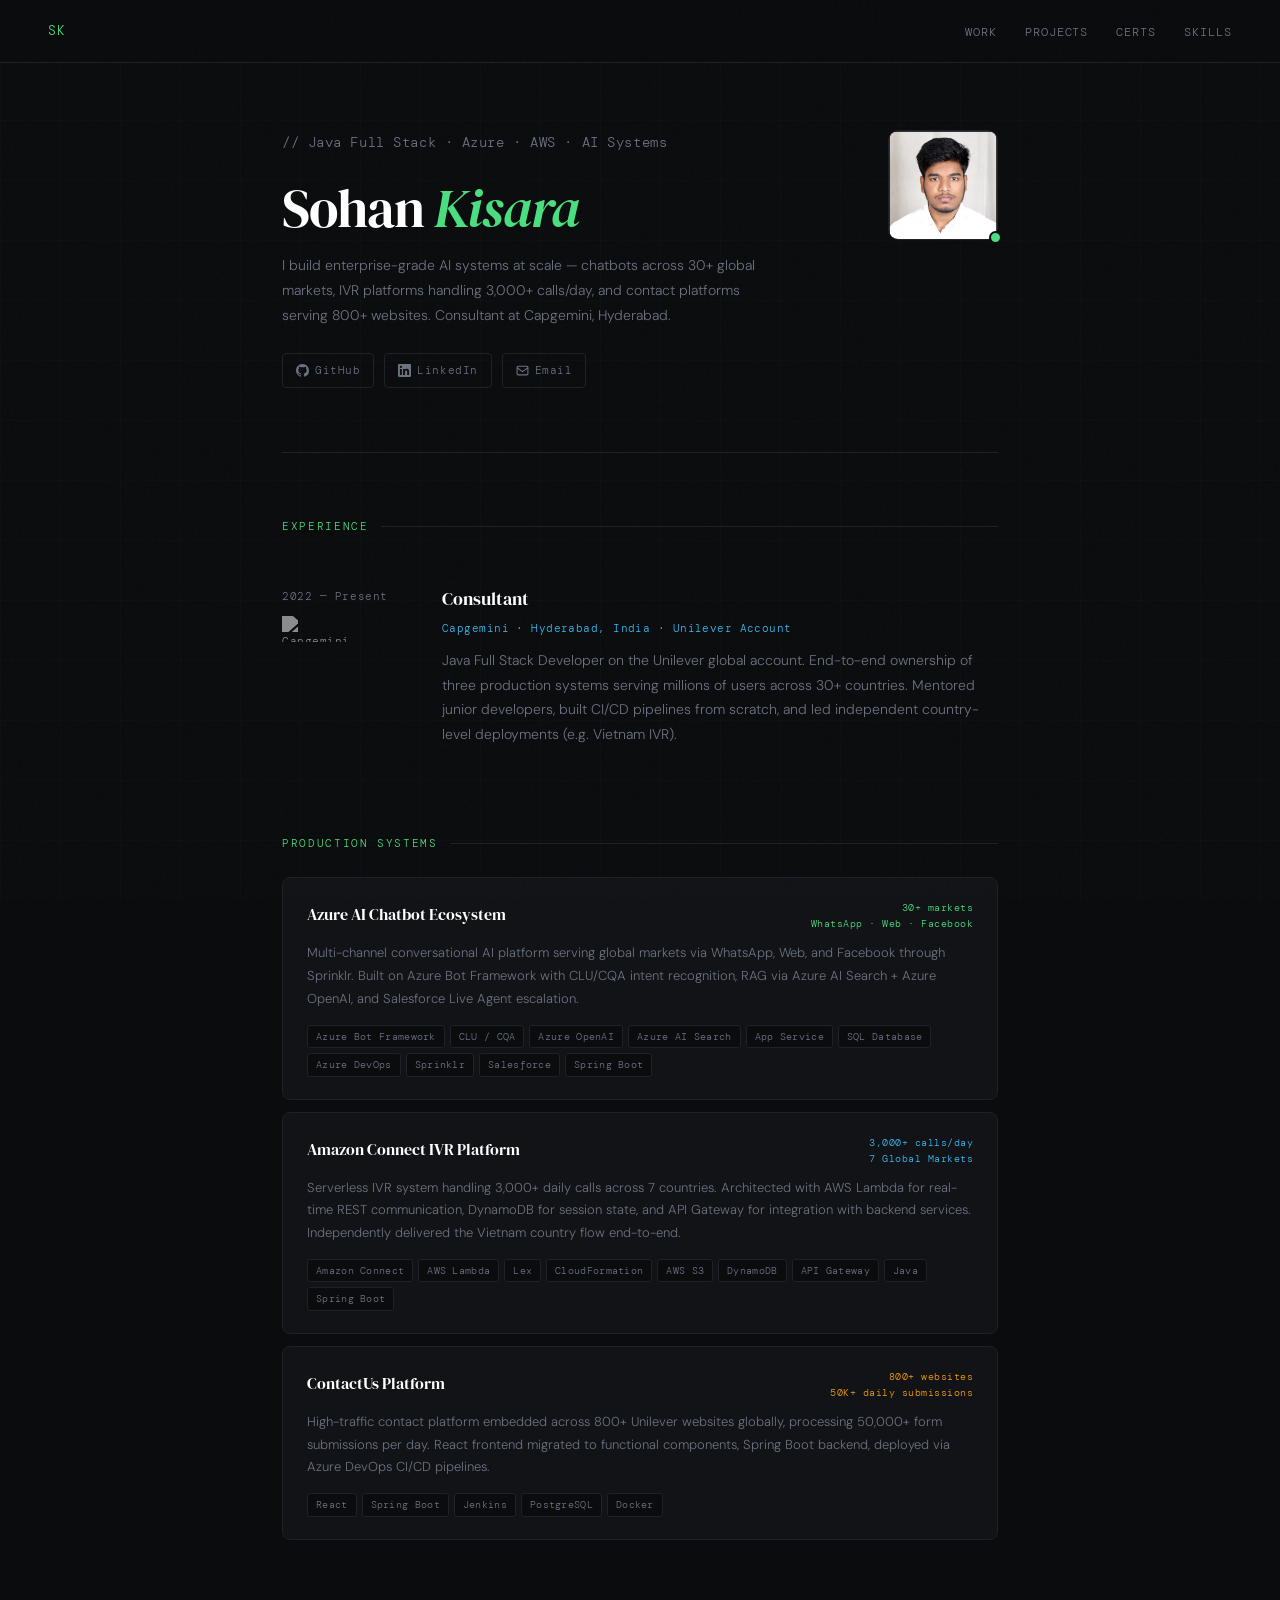
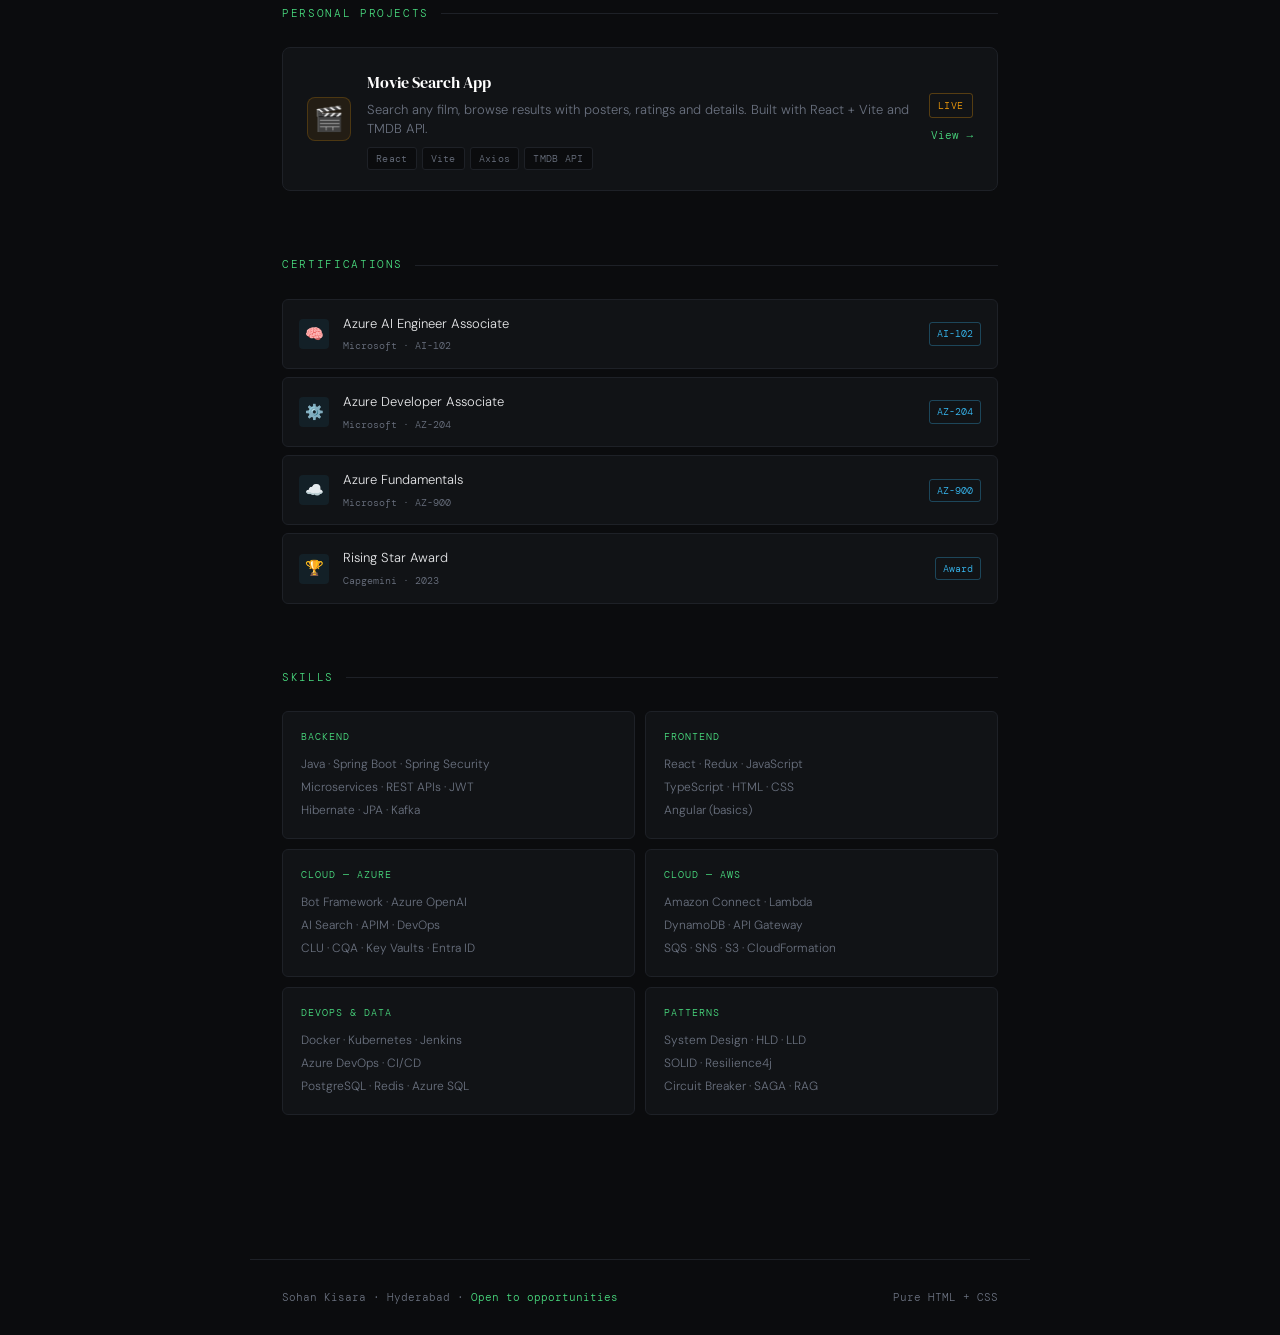
==== index.html @ 3ea91a75 "minor" ====
<!DOCTYPE html>
<html lang="en">
<head>
  <meta charset="UTF-8" />
  <meta name="viewport" content="width=device-width, initial-scale=1.0" />
  <title>Sohan Kisara — Java Full Stack Developer</title>
  <link rel="preconnect" href="https://fonts.googleapis.com" />
  <link href="https://fonts.googleapis.com/css2?family=DM+Serif+Display:ital@0;1&family=DM+Mono:wght@300;400;500&family=DM+Sans:wght@300;400;500&display=swap" rel="stylesheet" />
  <style>
    :root {
      --bg: #0b0c0e;
      --surface: #111316;
      --border: #1e2127;
      --text: #e8e9eb;
      --muted: #6b7280;
      --accent: #4ade80;
      --accent2: #38bdf8;
      --accent3: #f59e0b;
      --serif: 'DM Serif Display', Georgia, serif;
      --mono: 'DM Mono', monospace;
      --sans: 'DM Sans', sans-serif;
    }

    *, *::before, *::after { box-sizing: border-box; margin: 0; padding: 0; }
    html { scroll-behavior: smooth; }

    body {
      background: var(--bg);
      color: var(--text);
      font-family: var(--sans);
      font-size: 15px;
      line-height: 1.75;
      font-weight: 300;
      overflow-x: hidden;
    }

    body::before {
      content: '';
      position: fixed;
      inset: 0;
      background-image: url("data:image/svg+xml,%3Csvg viewBox='0 0 256 256' xmlns='http://www.w3.org/2000/svg'%3E%3Cfilter id='noise'%3E%3CfeTurbulence type='fractalNoise' baseFrequency='0.9' numOctaves='4' stitchTiles='stitch'/%3E%3C/filter%3E%3Crect width='100%25' height='100%25' filter='url(%23noise)' opacity='0.04'/%3E%3C/svg%3E");
      pointer-events: none;
      z-index: 9999;
      opacity: 0.4;
    }

    body::after {
      content: '';
      position: fixed;
      inset: 0;
      background-image:
        linear-gradient(rgba(255,255,255,0.015) 1px, transparent 1px),
        linear-gradient(90deg, rgba(255,255,255,0.015) 1px, transparent 1px);
      background-size: 60px 60px;
      pointer-events: none;
      z-index: 0;
    }

    /* NAV */
    nav {
      position: fixed;
      top: 0; left: 0; right: 0;
      z-index: 100;
      display: flex;
      justify-content: space-between;
      align-items: center;
      padding: 18px 48px;
      background: rgba(11,12,14,0.9);
      backdrop-filter: blur(12px);
      border-bottom: 1px solid var(--border);
    }

    .nav-logo { font-family: var(--mono); font-size: 13px; color: var(--accent); letter-spacing: 0.05em; text-decoration: none; }
    .nav-links { display: flex; gap: 28px; list-style: none; }
    .nav-links a { font-family: var(--mono); font-size: 12px; color: var(--muted); text-decoration: none; letter-spacing: 0.08em; text-transform: uppercase; transition: color 0.2s; }
    .nav-links a:hover { color: var(--text); }

    /* MAIN */
    main { max-width: 780px; margin: 0 auto; padding: 130px 32px 80px; position: relative; z-index: 1; }

    /* HERO */
    .hero {
      display: grid;
      grid-template-columns: 1fr auto;
      gap: 40px;
      align-items: start;
      padding-bottom: 64px;
      border-bottom: 1px solid var(--border);
      margin-bottom: 64px;
      animation: fadeUp 0.8s ease both;
    }

    @keyframes fadeUp {
      from { opacity: 0; transform: translateY(24px); }
      to   { opacity: 1; transform: translateY(0); }
    }

    .hero-text h1 { font-family: var(--serif); font-size: clamp(2.2rem, 5vw, 3.4rem); font-weight: 400; line-height: 1.1; letter-spacing: -0.02em; margin-bottom: 14px; color: #fff; }
    .hero-text h1 em { font-style: italic; color: var(--accent); }
    .hero-tagline { font-family: var(--mono); font-size: 12px; color: var(--accent2); letter-spacing: 0.04em; margin-bottom: 18px; }
    .hero-text p { color: var(--muted); max-width: 480px; font-size: 14px; line-height: 1.8; margin-bottom: 24px; }

    .hero-links { display: flex; gap: 10px; flex-wrap: wrap; }
    .hero-links a { display: inline-flex; align-items: center; gap: 6px; font-family: var(--mono); font-size: 11px; color: var(--muted); text-decoration: none; border: 1px solid var(--border); padding: 7px 13px; border-radius: 4px; transition: all 0.2s; letter-spacing: 0.05em; }
    .hero-links a:hover { border-color: var(--accent); color: var(--accent); background: rgba(74,222,128,0.05); }

    /* AVATAR */
    .avatar-wrap { position: relative; width: 110px; flex-shrink: 0; }
    .avatar { width: 110px; height: 110px; border-radius: 10px; border: 1px solid var(--border); overflow: hidden; background: var(--surface); }
    .avatar img { width: 100%; height: 100%; object-fit: cover; object-position: center top; display: block; }
    .status-dot { position: absolute; bottom: -4px; right: -4px; width: 13px; height: 13px; background: var(--accent); border-radius: 50%; border: 2px solid var(--bg); animation: pulse 2s infinite; }

    @keyframes pulse {
      0%, 100% { opacity: 1; transform: scale(1); }
      50%       { opacity: 0.6; transform: scale(0.9); }
    }

    /* SECTION */
    section { margin-bottom: 64px; animation: fadeUp 0.8s ease both; animation-delay: 0.15s; }
    .section-label { font-family: var(--mono); font-size: 11px; color: var(--accent); letter-spacing: 0.15em; text-transform: uppercase; margin-bottom: 24px; display: flex; align-items: center; gap: 12px; }
    .section-label::after { content: ''; flex: 1; height: 1px; background: var(--border); }

    /* TIMELINE */
    .timeline { display: flex; flex-direction: column; }

    .timeline-item {
      display: grid;
      grid-template-columns: 140px 1fr;
      gap: 20px;
      padding: 24px 0;
      border-bottom: 1px solid var(--border);
    }

    .timeline-item:last-child { border-bottom: none; }

    .timeline-year {
      font-family: var(--mono);
      font-size: 11px;
      color: var(--muted);
      letter-spacing: 0.05em;
      display: flex;
      flex-direction: column;
      gap: 10px;
      padding-top: 3px;
    }

    .company-logo {
      width: 64px;
      height: 26px;
      object-fit: contain;
      object-position: left center;
      filter: brightness(0) invert(0.55);
      transition: filter 0.2s;
    }

    .company-logo:hover { filter: brightness(0) invert(1); }

    .timeline-content h3 { font-family: var(--serif); font-size: 1.1rem; font-weight: 400; color: #fff; margin-bottom: 4px; }
    .timeline-content .org { font-family: var(--mono); font-size: 11px; color: var(--accent2); margin-bottom: 10px; letter-spacing: 0.04em; }
    .timeline-content p { color: var(--muted); font-size: 14px; line-height: 1.75; }

    /* PROJECTS */
    .projects { display: flex; flex-direction: column; gap: 12px; }

    .project-card { background: var(--surface); border: 1px solid var(--border); border-radius: 8px; padding: 22px 24px; position: relative; overflow: hidden; transition: border-color 0.25s, transform 0.25s; }
    .project-card::before { content: ''; position: absolute; left: 0; top: 0; bottom: 0; width: 3px; background: var(--accent); opacity: 0; transition: opacity 0.25s; }
    .project-card:hover { border-color: #2d3139; transform: translateX(4px); }
    .project-card:hover::before { opacity: 1; }
    .project-card:nth-child(2)::before { background: var(--accent2); }
    .project-card:nth-child(3)::before { background: var(--accent3); }

    .project-header { display: flex; justify-content: space-between; align-items: flex-start; gap: 12px; margin-bottom: 10px; }
    .project-header h3 { font-family: var(--serif); font-size: 1rem; font-weight: 400; color: #fff; }
    .project-stats { font-family: var(--mono); font-size: 10px; color: var(--accent); letter-spacing: 0.05em; text-align: right; line-height: 1.6; flex-shrink: 0; }
    .project-card:nth-child(2) .project-stats { color: var(--accent2); }
    .project-card:nth-child(3) .project-stats { color: var(--accent3); }
    .project-card p { color: var(--muted); font-size: 13px; line-height: 1.75; margin-bottom: 14px; }

    .tags { display: flex; flex-wrap: wrap; gap: 5px; }
    .tag { font-family: var(--mono); font-size: 10px; color: var(--muted); background: var(--bg); border: 1px solid var(--border); padding: 2px 8px; border-radius: 3px; letter-spacing: 0.03em; }

    /* PERSONAL PROJECTS */
    .personal-projects { display: flex; flex-direction: column; gap: 12px; }

    .personal-card {
      background: var(--surface);
      border: 1px solid var(--border);
      border-radius: 8px;
      padding: 20px 24px;
      display: flex;
      justify-content: space-between;
      align-items: center;
      gap: 16px;
      text-decoration: none;
      transition: border-color 0.25s, transform 0.25s;
      position: relative;
      overflow: hidden;
    }

    .personal-card::before { content: ''; position: absolute; left: 0; top: 0; bottom: 0; width: 3px; background: var(--accent3); opacity: 0; transition: opacity 0.25s; }
    .personal-card:hover { border-color: #2d3139; transform: translateX(4px); }
    .personal-card:hover::before { opacity: 1; }

    .personal-card-left { display: flex; align-items: center; gap: 16px; }

    .personal-card-emoji {
      font-size: 1.5rem;
      flex-shrink: 0;
      width: 44px;
      height: 44px;
      background: rgba(245,158,11,0.08);
      border: 1px solid rgba(245,158,11,0.2);
      border-radius: 8px;
      display: flex;
      align-items: center;
      justify-content: center;
    }

    .personal-card-info h3 { font-family: var(--serif); font-size: 1rem; font-weight: 400; color: #fff; margin-bottom: 4px; }
    .personal-card-info p { font-size: 13px; color: var(--muted); line-height: 1.5; margin: 0 0 8px; }

    .personal-card-right { display: flex; flex-direction: column; align-items: flex-end; gap: 8px; flex-shrink: 0; }

    .live-badge { font-family: var(--mono); font-size: 10px; color: var(--accent3); border: 1px solid rgba(245,158,11,0.3); padding: 3px 8px; border-radius: 3px; letter-spacing: 0.06em; white-space: nowrap; }
    .demo-link { font-family: var(--mono); font-size: 11px; color: var(--accent); white-space: nowrap; }

    /* CERTS */
    .certs { display: flex; flex-direction: column; gap: 8px; }
    .cert-item { display: flex; align-items: center; gap: 14px; padding: 13px 16px; border: 1px solid var(--border); border-radius: 6px; background: var(--surface); transition: border-color 0.2s; }
    .cert-item:hover { border-color: #2d3139; }
    .cert-icon { width: 30px; height: 30px; background: rgba(56,189,248,0.08); border-radius: 4px; display: flex; align-items: center; justify-content: center; font-size: 15px; flex-shrink: 0; }
    .cert-name { font-size: 13px; color: var(--text); }
    .cert-issuer { font-family: var(--mono); font-size: 10px; color: var(--muted); margin-top: 2px; }
    .cert-badge { margin-left: auto; font-family: var(--mono); font-size: 10px; color: var(--accent2); border: 1px solid rgba(56,189,248,0.3); padding: 2px 7px; border-radius: 3px; flex-shrink: 0; }

    /* SKILLS */
    .skills-grid { display: grid; grid-template-columns: repeat(2, 1fr); gap: 10px; }
    .skill-group { background: var(--surface); border: 1px solid var(--border); border-radius: 6px; padding: 16px 18px; }
    .skill-group-label { font-family: var(--mono); font-size: 10px; color: var(--accent); letter-spacing: 0.1em; text-transform: uppercase; margin-bottom: 8px; }
    .skill-list { font-size: 12px; color: var(--muted); line-height: 1.9; }

    /* FOOTER */
    footer { border-top: 1px solid var(--border); padding: 28px 32px; display: flex; justify-content: space-between; align-items: center; position: relative; z-index: 1; max-width: 780px; margin: 0 auto; }
    .footer-note { font-family: var(--mono); font-size: 11px; color: var(--muted); }
    .footer-note span { color: var(--accent); }

    ::-webkit-scrollbar { width: 4px; }
    ::-webkit-scrollbar-track { background: var(--bg); }
    ::-webkit-scrollbar-thumb { background: var(--border); border-radius: 2px; }

    /* ══════════════════════════════════
       MOBILE — max 640px
    ══════════════════════════════════ */
    @media (max-width: 640px) {

      nav { padding: 13px 18px; }
      .nav-links { gap: 14px; }
      .nav-links a { font-size: 10px; }

      main { padding: 80px 16px 60px; }

      /* Hero stacks: photo top, text below */
      .hero {
        grid-template-columns: 1fr;
        gap: 0;
        padding-bottom: 44px;
        margin-bottom: 44px;
      }

      .avatar-wrap {
        order: -1;          /* photo first on mobile */
        width: 76px;
        margin-bottom: 18px;
      }

      .avatar { width: 76px; height: 76px; }
      .status-dot { width: 10px; height: 10px; bottom: -3px; right: -3px; }

      .hero-text h1 { font-size: 1.9rem; }
      .hero-tagline { font-size: 10px; }
      .hero-text p { font-size: 13px; }
      .hero-links a { font-size: 10px; padding: 6px 10px; }

      /* Timeline — single column */
      .timeline-item {
        grid-template-columns: 1fr;
        gap: 10px;
        padding: 18px 0;
      }

      /* Year + logo side by side on mobile */
      .timeline-year {
        flex-direction: row;
        align-items: center;
        gap: 10px;
      }

      .company-logo { width: 52px; height: 20px; }

      .timeline-content h3 { font-size: 1rem; }
      .timeline-content p { font-size: 13px; }

      /* Project cards */
      .project-card { padding: 16px; }
      .project-card:hover { transform: none; }
      .project-header { flex-direction: column; gap: 4px; }
      .project-stats { text-align: left; }

      /* Personal project card */
      .personal-card {
        flex-direction: column;
        align-items: flex-start;
        gap: 14px;
        padding: 16px;
      }

      .personal-card:hover { transform: none; }
      .personal-card-left { width: 100%; }

      .personal-card-right {
        flex-direction: row;
        align-items: center;
        width: 100%;
        justify-content: space-between;
      }

      /* Certs */
      .cert-item { padding: 10px 12px; gap: 10px; }
      .cert-name { font-size: 12px; }
      .cert-badge { font-size: 9px; }

      /* Skills */
      .skills-grid { grid-template-columns: 1fr; }

      /* Footer */
      footer { flex-direction: column; gap: 6px; text-align: center; padding: 20px 16px; }
    }

    /* Very small phones */
    @media (max-width: 360px) {
      .nav-links { display: none; }
      .hero-text h1 { font-size: 1.7rem; }
    }
  </style>
</head>
<body>

  <nav>
    <a class="nav-logo" href="#">SK</a>
    <ul class="nav-links">
      <li><a href="#work">Work</a></li>
      <li><a href="#projects">Projects</a></li>
      <li><a href="#certs">Certs</a></li>
      <li><a href="#skills">Skills</a></li>
    </ul>
  </nav>

  <main>

    <!-- HERO -->
    <div class="hero">
      <div class="hero-text">
        <p class="hero-tagline">// Java Full Stack · Azure · AWS · AI Systems</p>
        <h1>Sohan <em>Kisara</em></h1>
        <p>
          I build enterprise-grade AI systems at scale — chatbots across 30+ global markets,
          IVR platforms handling 3,000+ calls/day, and contact platforms serving 800+ websites.
          Consultant at Capgemini, Hyderabad.
        </p>
        <div class="hero-links">
          <a href="https://github.com/kisarasohan" target="_blank">
            <svg width="13" height="13" viewBox="0 0 24 24" fill="currentColor"><path d="M12 0C5.37 0 0 5.37 0 12c0 5.31 3.435 9.795 8.205 11.385.6.105.825-.255.825-.57 0-.285-.015-1.23-.015-2.235-3.015.555-3.795-.735-4.035-1.41-.135-.345-.72-1.41-1.23-1.695-.42-.225-1.02-.78-.015-.795.945-.015 1.62.87 1.845 1.23 1.08 1.815 2.805 1.305 3.495.99.105-.78.42-1.305.765-1.605-2.67-.3-5.46-1.335-5.46-5.925 0-1.305.465-2.385 1.23-3.225-.12-.3-.54-1.53.12-3.18 0 0 1.005-.315 3.3 1.23.96-.27 1.98-.405 3-.405s2.04.135 3 .405c2.295-1.56 3.3-1.23 3.3-1.23.66 1.65.24 2.88.12 3.18.765.84 1.23 1.905 1.23 3.225 0 4.605-2.805 5.625-5.475 5.925.435.375.81 1.095.81 2.22 0 1.605-.015 2.895-.015 3.3 0 .315.225.69.825.57A12.02 12.02 0 0 0 24 12c0-6.63-5.37-12-12-12z"/></svg>
            GitHub
          </a>
          <a href="https://www.linkedin.com/in/kisara-sohan" target="_blank">
            <svg width="13" height="13" viewBox="0 0 24 24" fill="currentColor"><path d="M20.447 20.452h-3.554v-5.569c0-1.328-.027-3.037-1.852-3.037-1.853 0-2.136 1.445-2.136 2.939v5.667H9.351V9h3.414v1.561h.046c.477-.9 1.637-1.85 3.37-1.85 3.601 0 4.267 2.37 4.267 5.455v6.286zM5.337 7.433a2.062 2.062 0 0 1-2.063-2.065 2.064 2.064 0 1 1 2.063 2.065zm1.782 13.019H3.555V9h3.564v11.452zM22.225 0H1.771C.792 0 0 .774 0 1.729v20.542C0 23.227.792 24 1.771 24h20.451C23.2 24 24 23.227 24 22.271V1.729C24 .774 23.2 0 22.222 0h.003z"/></svg>
            LinkedIn
          </a>
          <a href="mailto:kisarasohan@gmail.com">
            <svg width="13" height="13" viewBox="0 0 24 24" fill="none" stroke="currentColor" stroke-width="2"><rect x="2" y="4" width="20" height="16" rx="2"/><path d="m2 7 10 7 10-7"/></svg>
            Email
          </a>
        </div>
      </div>

      <div class="avatar-wrap">
        <div class="avatar">
          <img src="assets/me_new.jpg" alt="Sohan Kisara" />
        </div>
        <div class="status-dot"></div>
      </div>
    </div>

    <!-- WORK -->
    <section id="work">
      <div class="section-label">Experience</div>
      <div class="timeline">
        <div class="timeline-item">
          <div class="timeline-year">
            <span>2022 — Present</span>
            <img
              class="company-logo"
              src="https://upload.wikimedia.org/wikipedia/commons/thumb/9/94/Capgemini_201x_logo.svg/200px-Capgemini_201x_logo.svg.png"
              alt="Capgemini"
            />
          </div>
          <div class="timeline-content">
            <h3>Consultant</h3>
            <div class="org">Capgemini · Hyderabad, India · Unilever Account</div>
            <p>
              Java Full Stack Developer on the Unilever global account. End-to-end ownership of three
              production systems serving millions of users across 30+ countries. Mentored junior developers,
              built CI/CD pipelines from scratch, and led independent country-level deployments (e.g. Vietnam IVR).
            </p>
          </div>
        </div>
      </div>
    </section>

    <!-- PROJECTS -->
    <section id="projects">
      <div class="section-label">Production Systems</div>
      <div class="projects">

        <div class="project-card">
          <div class="project-header">
            <h3>Azure AI Chatbot Ecosystem</h3>
            <div class="project-stats">30+ markets<br/>WhatsApp · Web · Facebook</div>
          </div>
          <p>Multi-channel conversational AI platform serving global markets via WhatsApp, Web, and Facebook through Sprinklr. Built on Azure Bot Framework with CLU/CQA intent recognition, RAG via Azure AI Search + Azure OpenAI, and Salesforce Live Agent escalation.</p>
          <div class="tags">
            <span class="tag">Azure Bot Framework</span><span class="tag">CLU / CQA</span><span class="tag">Azure OpenAI</span><span class="tag">Azure AI Search</span><span class="tag">App Service</span><span class="tag">SQL Database</span><span class="tag">Azure DevOps</span><span class="tag">Sprinklr</span><span class="tag">Salesforce</span><span class="tag">Spring Boot</span>
          </div>
        </div>

        <div class="project-card">
          <div class="project-header">
            <h3>Amazon Connect IVR Platform</h3>
            <div class="project-stats">3,000+ calls/day<br/>7 Global Markets</div>
          </div>
          <p>Serverless IVR system handling 3,000+ daily calls across 7 countries. Architected with AWS Lambda for real-time REST communication, DynamoDB for session state, and API Gateway for integration with backend services. Independently delivered the Vietnam country flow end-to-end.</p>
          <div class="tags">
            <span class="tag">Amazon Connect</span><span class="tag">AWS Lambda</span><span class="tag">Lex</span><span class="tag">CloudFormation</span><span class="tag">AWS S3</span><span class="tag">DynamoDB</span><span class="tag">API Gateway</span><span class="tag">Java</span><span class="tag">Spring Boot</span>
          </div>
        </div>

        <div class="project-card">
          <div class="project-header">
            <h3>ContactUs Platform</h3>
            <div class="project-stats">800+ websites<br/>50K+ daily submissions</div>
          </div>
          <p>High-traffic contact platform embedded across 800+ Unilever websites globally, processing 50,000+ form submissions per day. React frontend migrated to functional components, Spring Boot backend, deployed via Azure DevOps CI/CD pipelines.</p>
          <div class="tags">
            <span class="tag">React</span><span class="tag">Spring Boot</span><span class="tag">Jenkins</span><span class="tag">PostgreSQL</span><span class="tag">Docker</span>
          </div>
        </div>

      </div>
    </section>

    <!-- PERSONAL PROJECTS -->
    <section id="personal-projects">
      <div class="section-label">Personal Projects</div>
      <div class="personal-projects">

        <a class="personal-card" href="sohankisara.dev.in/Projects/Movies" target="_blank">
          <div class="personal-card-left">
            <div class="personal-card-emoji">🎬</div>
            <div class="personal-card-info">
              <h3>Movie Search App</h3>
              <p>Search any film, browse results with posters, ratings and details. Built with React + Vite and TMDB API.</p>
              <div class="tags">
                <span class="tag">React</span>
                <span class="tag">Vite</span>
                <span class="tag">Axios</span>
                <span class="tag">TMDB API</span>
              </div>
            </div>
          </div>
          <div class="personal-card-right">
            <span class="live-badge">LIVE</span>
            <span class="demo-link">View →</span>
          </div>
        </a>

      </div>
    </section>

    <!-- CERTS -->
    <section id="certs">
      <div class="section-label">Certifications</div>
      <div class="certs">
        <div class="cert-item">
          <div class="cert-icon">🧠</div>
          <div><div class="cert-name">Azure AI Engineer Associate</div><div class="cert-issuer">Microsoft · AI-102</div></div>
          <div class="cert-badge">AI-102</div>
        </div>
        <div class="cert-item">
          <div class="cert-icon">⚙️</div>
          <div><div class="cert-name">Azure Developer Associate</div><div class="cert-issuer">Microsoft · AZ-204</div></div>
          <div class="cert-badge">AZ-204</div>
        </div>
        <div class="cert-item">
          <div class="cert-icon">☁️</div>
          <div><div class="cert-name">Azure Fundamentals</div><div class="cert-issuer">Microsoft · AZ-900</div></div>
          <div class="cert-badge">AZ-900</div>
        </div>
        <div class="cert-item">
          <div class="cert-icon">🏆</div>
          <div><div class="cert-name">Rising Star Award</div><div class="cert-issuer">Capgemini · 2023</div></div>
          <div class="cert-badge">Award</div>
        </div>
      </div>
    </section>

    <!-- SKILLS -->
    <section id="skills">
      <div class="section-label">Skills</div>
      <div class="skills-grid">
        <div class="skill-group">
          <div class="skill-group-label">Backend</div>
          <div class="skill-list">Java · Spring Boot · Spring Security<br/>Microservices · REST APIs · JWT<br/>Hibernate · JPA · Kafka</div>
        </div>
        <div class="skill-group">
          <div class="skill-group-label">Frontend</div>
          <div class="skill-list">React · Redux · JavaScript<br/>TypeScript · HTML · CSS<br/>Angular (basics)</div>
        </div>
        <div class="skill-group">
          <div class="skill-group-label">Cloud — Azure</div>
          <div class="skill-list">Bot Framework · Azure OpenAI<br/>AI Search · APIM · DevOps<br/>CLU · CQA · Key Vaults · Entra ID</div>
        </div>
        <div class="skill-group">
          <div class="skill-group-label">Cloud — AWS</div>
          <div class="skill-list">Amazon Connect · Lambda<br/>DynamoDB · API Gateway<br/>SQS · SNS · S3 · CloudFormation</div>
        </div>
        <div class="skill-group">
          <div class="skill-group-label">DevOps & Data</div>
          <div class="skill-list">Docker · Kubernetes · Jenkins<br/>Azure DevOps · CI/CD<br/>PostgreSQL · Redis · Azure SQL</div>
        </div>
        <div class="skill-group">
          <div class="skill-group-label">Patterns</div>
          <div class="skill-list">System Design · HLD · LLD<br/>SOLID · Resilience4j<br/>Circuit Breaker · SAGA · RAG</div>
        </div>
      </div>
    </section>

  </main>

  <footer>
    <div class="footer-note">Sohan Kisara · Hyderabad · <span>Open to opportunities</span></div>
    <div class="footer-note">Pure HTML + CSS</div>
  </footer>

</body>
</html>
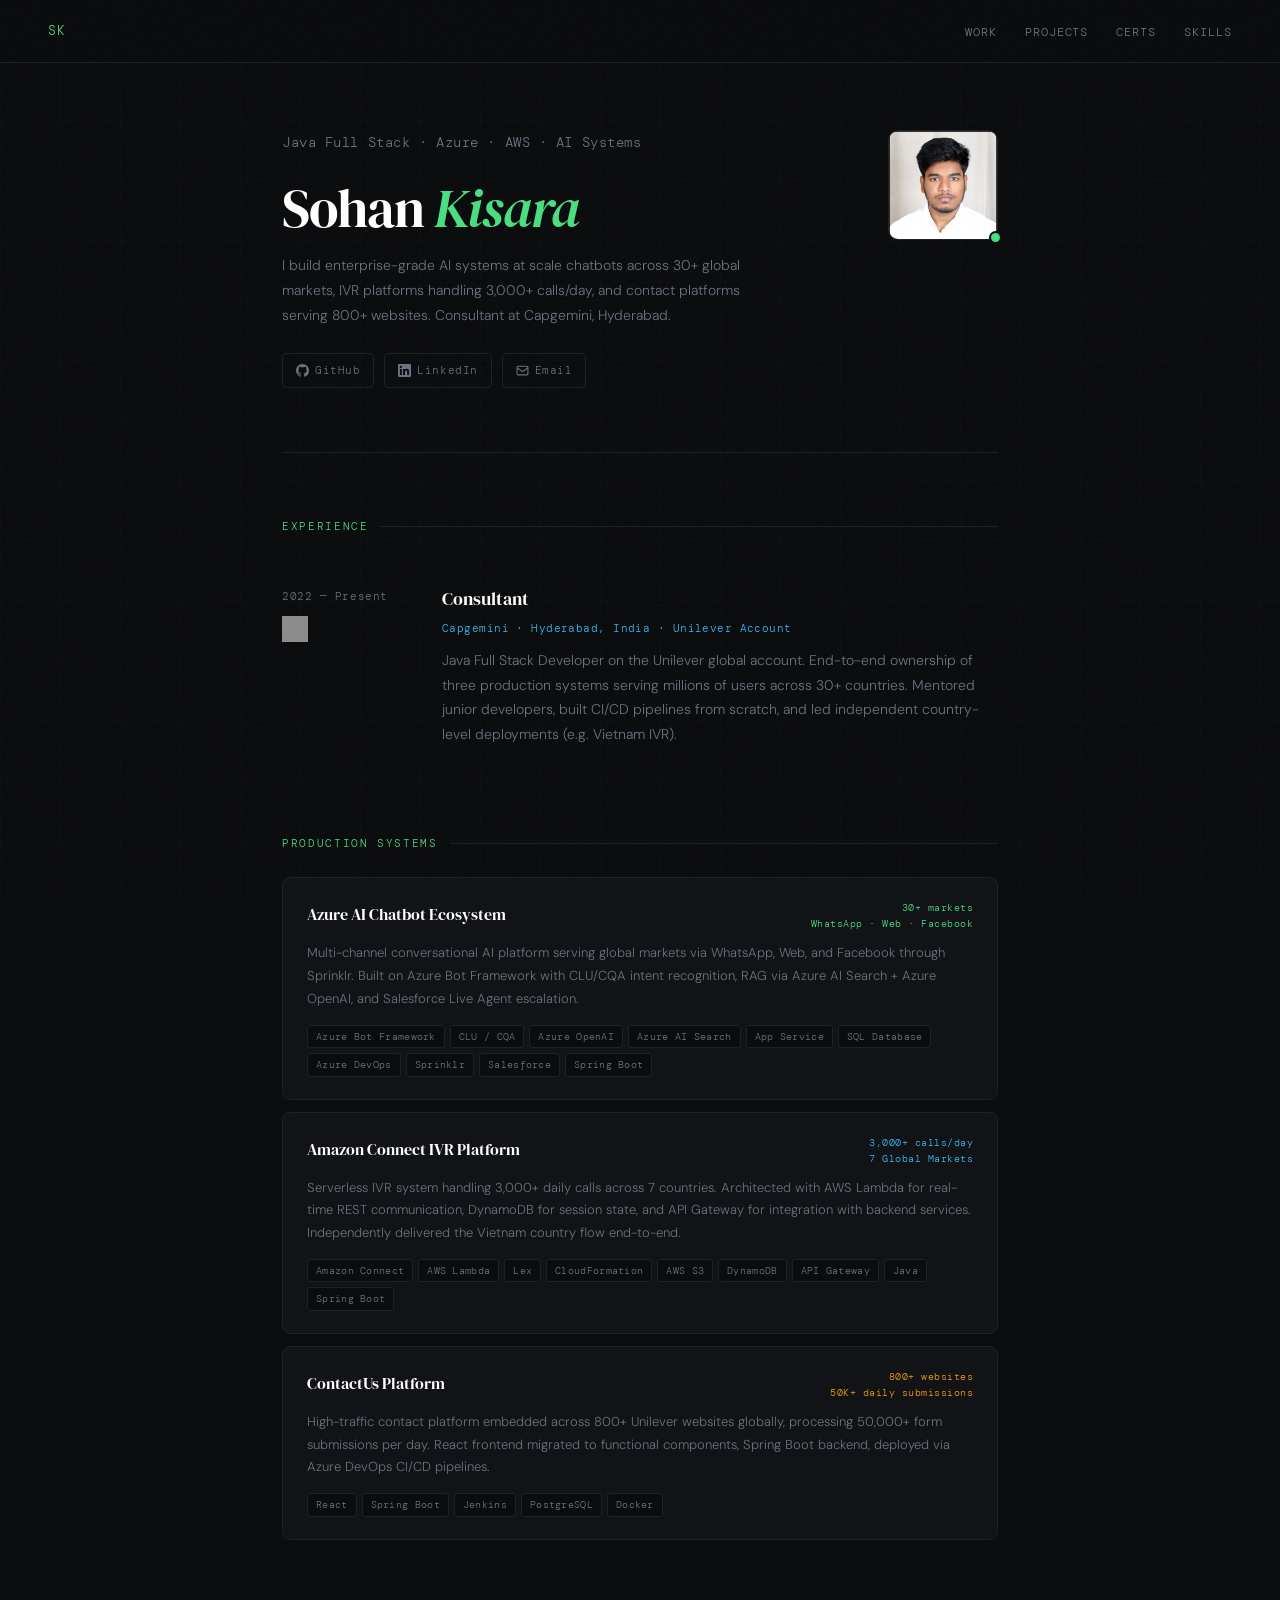
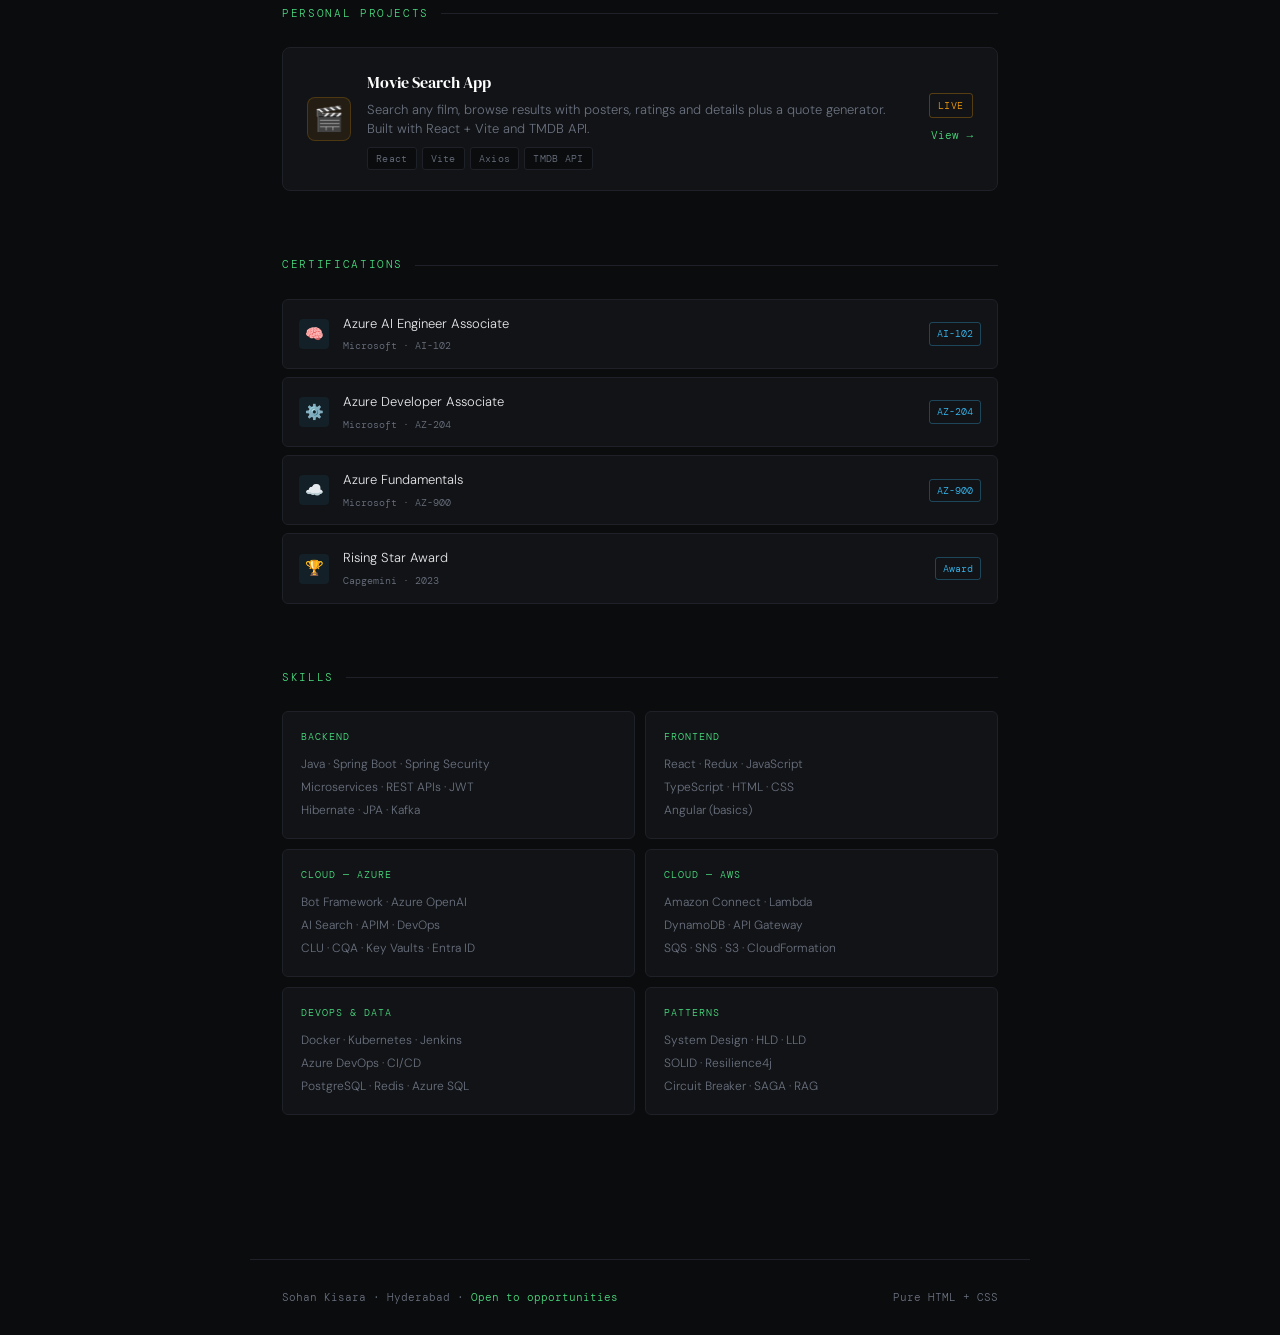
==== commit 8b9c825c: "minor" ====
--- a/index.html
+++ b/index.html
@@ -360,10 +360,10 @@
     <!-- HERO -->
     <div class="hero">
       <div class="hero-text">
-        <p class="hero-tagline">// Java Full Stack · Azure · AWS · AI Systems</p>
+        <p class="hero-tagline">Java Full Stack · Azure · AWS · AI Systems</p>
         <h1>Sohan <em>Kisara</em></h1>
         <p>
-          I build enterprise-grade AI systems at scale — chatbots across 30+ global markets,
+          I build enterprise-grade AI systems at scale chatbots across 30+ global markets,
           IVR platforms handling 3,000+ calls/day, and contact platforms serving 800+ websites.
           Consultant at Capgemini, Hyderabad.
         </p>
@@ -400,7 +400,7 @@
             <span>2022 — Present</span>
             <img
               class="company-logo"
-              src="https://upload.wikimedia.org/wikipedia/commons/thumb/9/94/Capgemini_201x_logo.svg/200px-Capgemini_201x_logo.svg.png"
+              src="assets/image.png"
               alt="Capgemini"
             />
           </div>
@@ -468,7 +468,7 @@
             <div class="personal-card-emoji">🎬</div>
             <div class="personal-card-info">
               <h3>Movie Search App</h3>
-              <p>Search any film, browse results with posters, ratings and details. Built with React + Vite and TMDB API.</p>
+              <p>Search any film, browse results with posters, ratings and details plus a quote generator. Built with React + Vite and TMDB API.</p>
               <div class="tags">
                 <span class="tag">React</span>
                 <span class="tag">Vite</span>
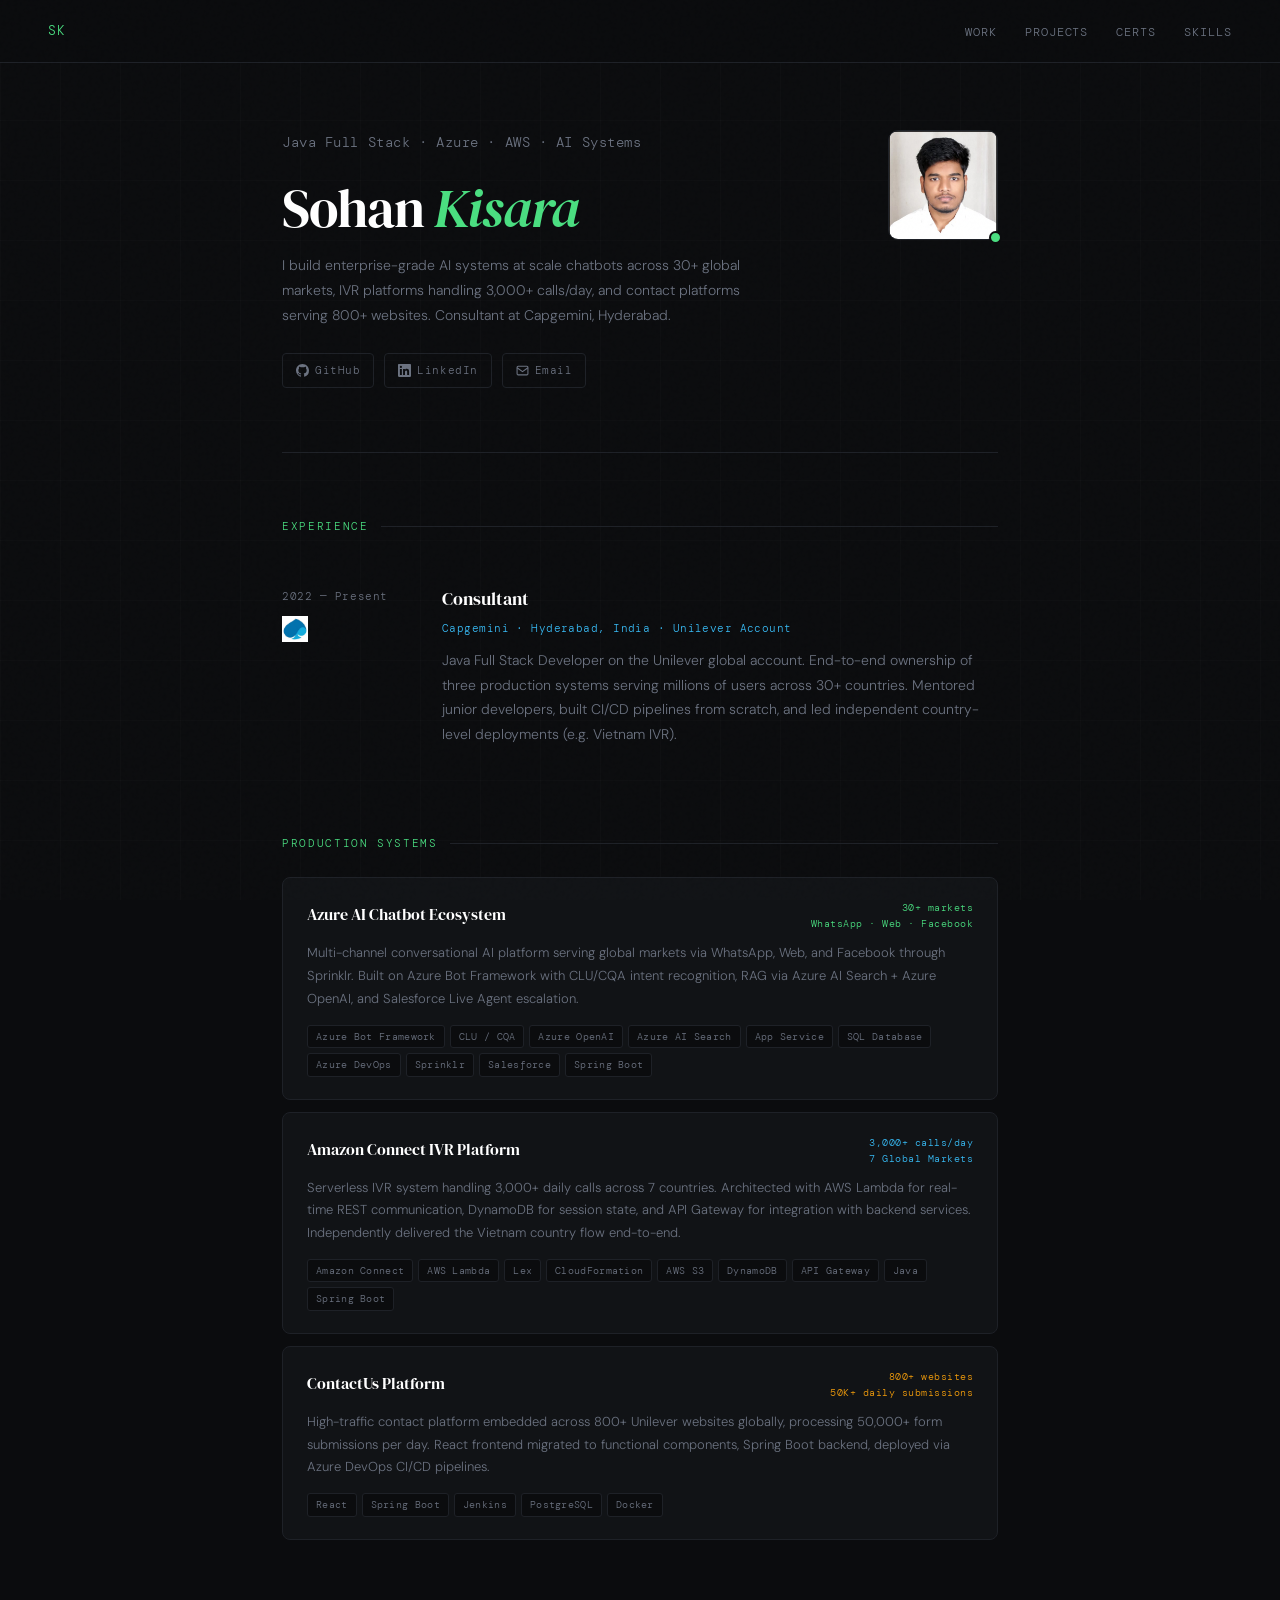
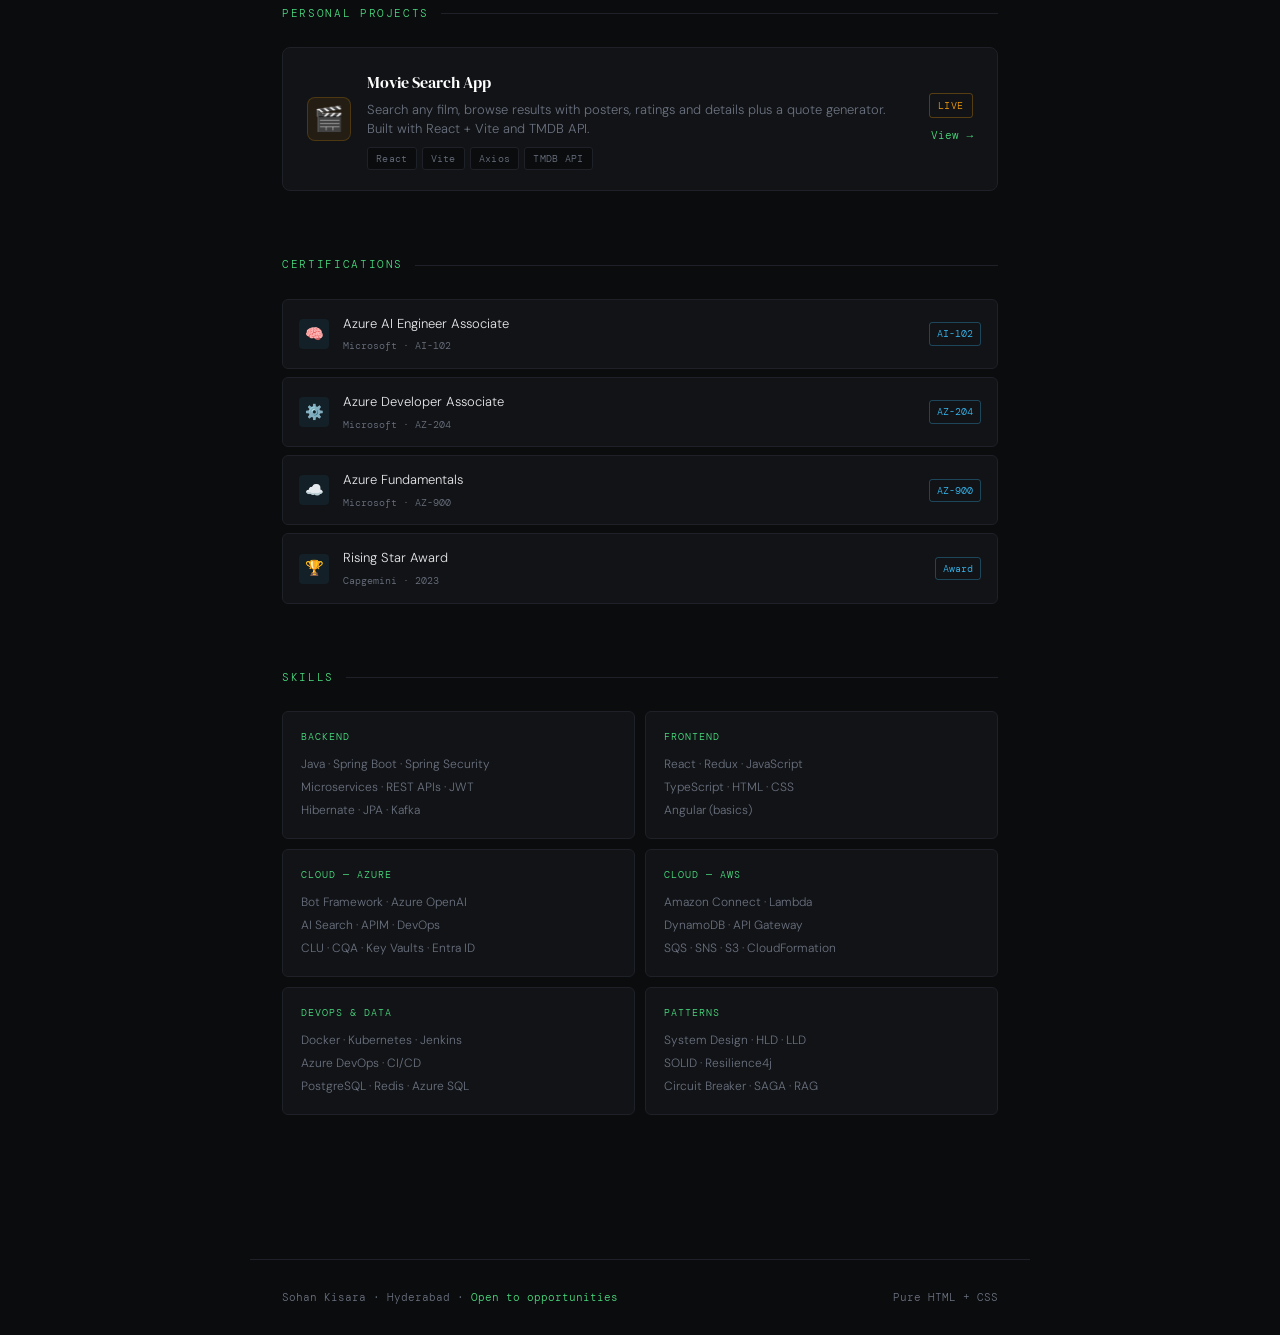
==== commit 8a92a9ec: "Remove brightness filter from company logo Removed brightness filter from company logo styling." ====
--- a/index.html
+++ b/index.html
@@ -149,7 +149,6 @@
       height: 26px;
       object-fit: contain;
       object-position: left center;
-      filter: brightness(0) invert(0.55);
       transition: filter 0.2s;
     }
 
@@ -463,7 +462,7 @@
       <div class="section-label">Personal Projects</div>
       <div class="personal-projects">
 
-        <a class="personal-card" href="sohankisara.dev.in/Projects/Movies" target="_blank">
+        <a class="personal-card" href="./Projects/Movies" target="_blank">
           <div class="personal-card-left">
             <div class="personal-card-emoji">🎬</div>
             <div class="personal-card-info">
@@ -552,4 +551,4 @@
   </footer>
 
 </body>
-</html>+</html>
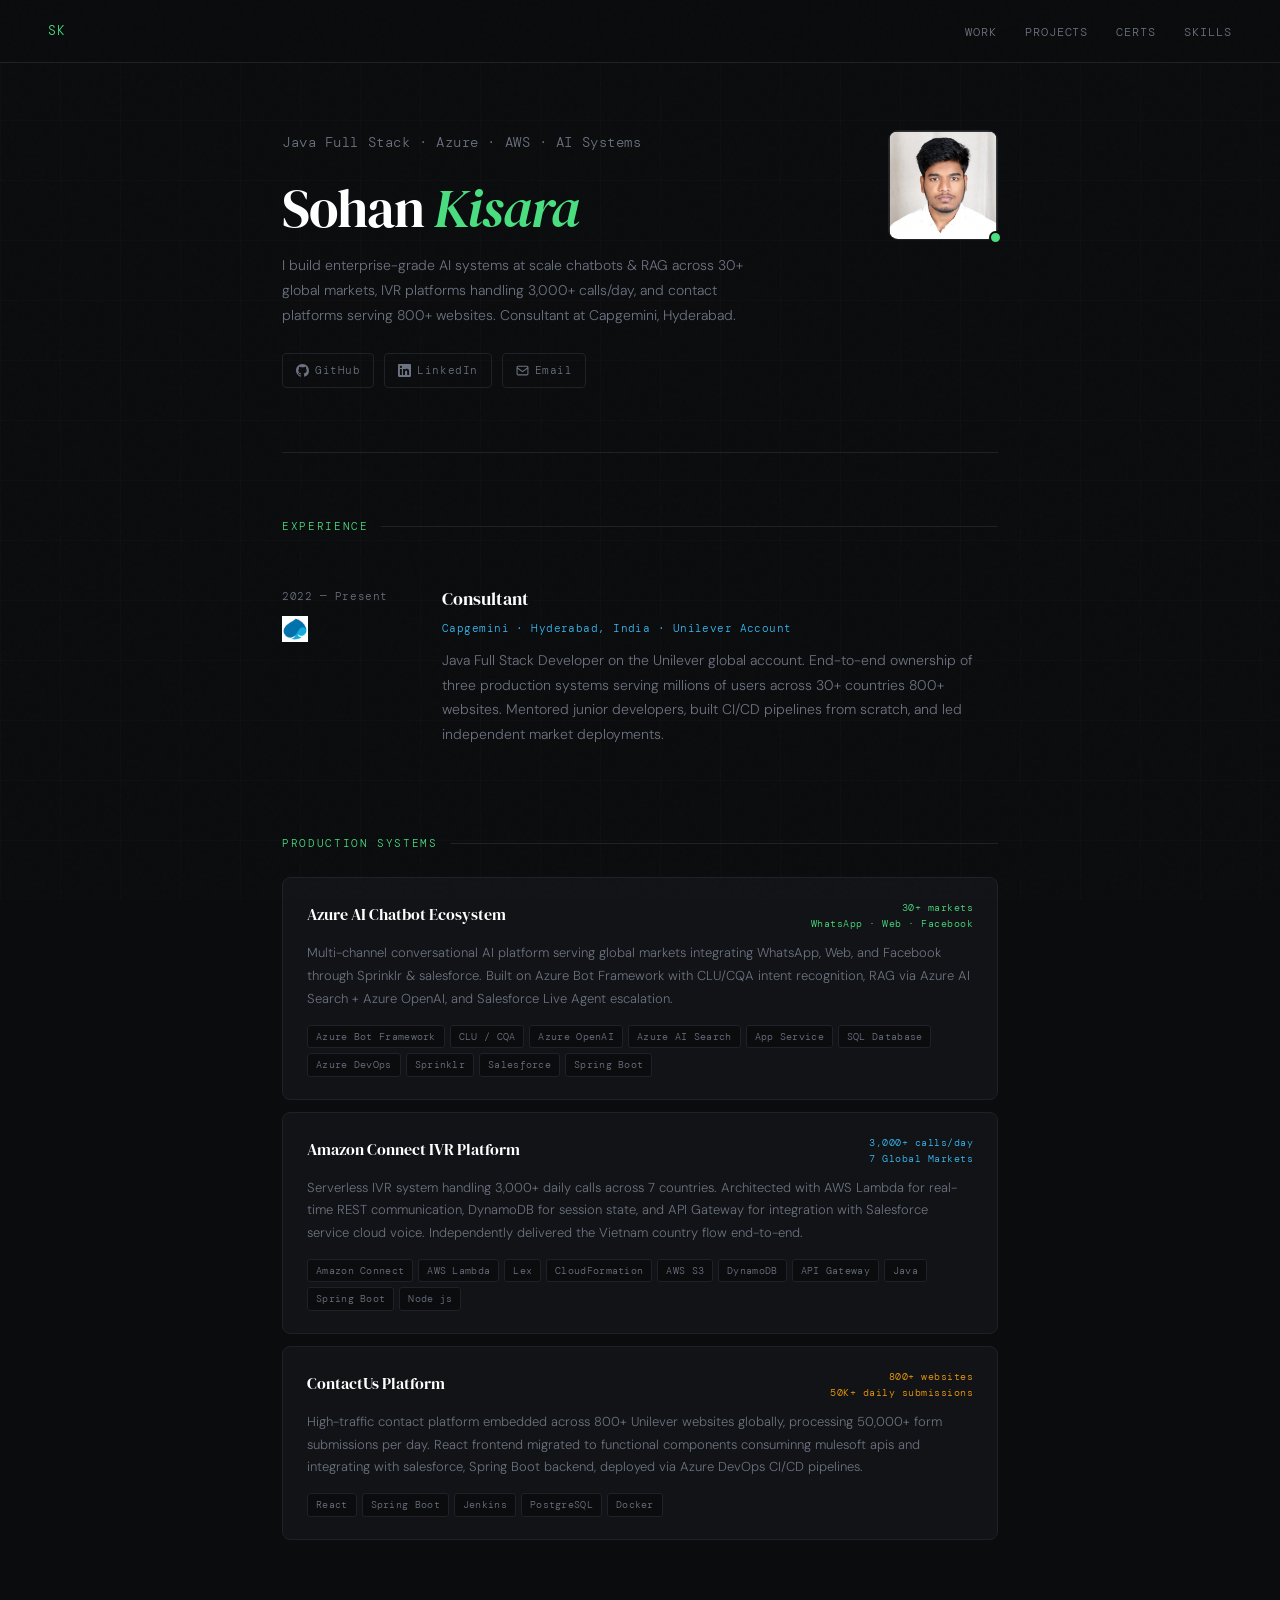
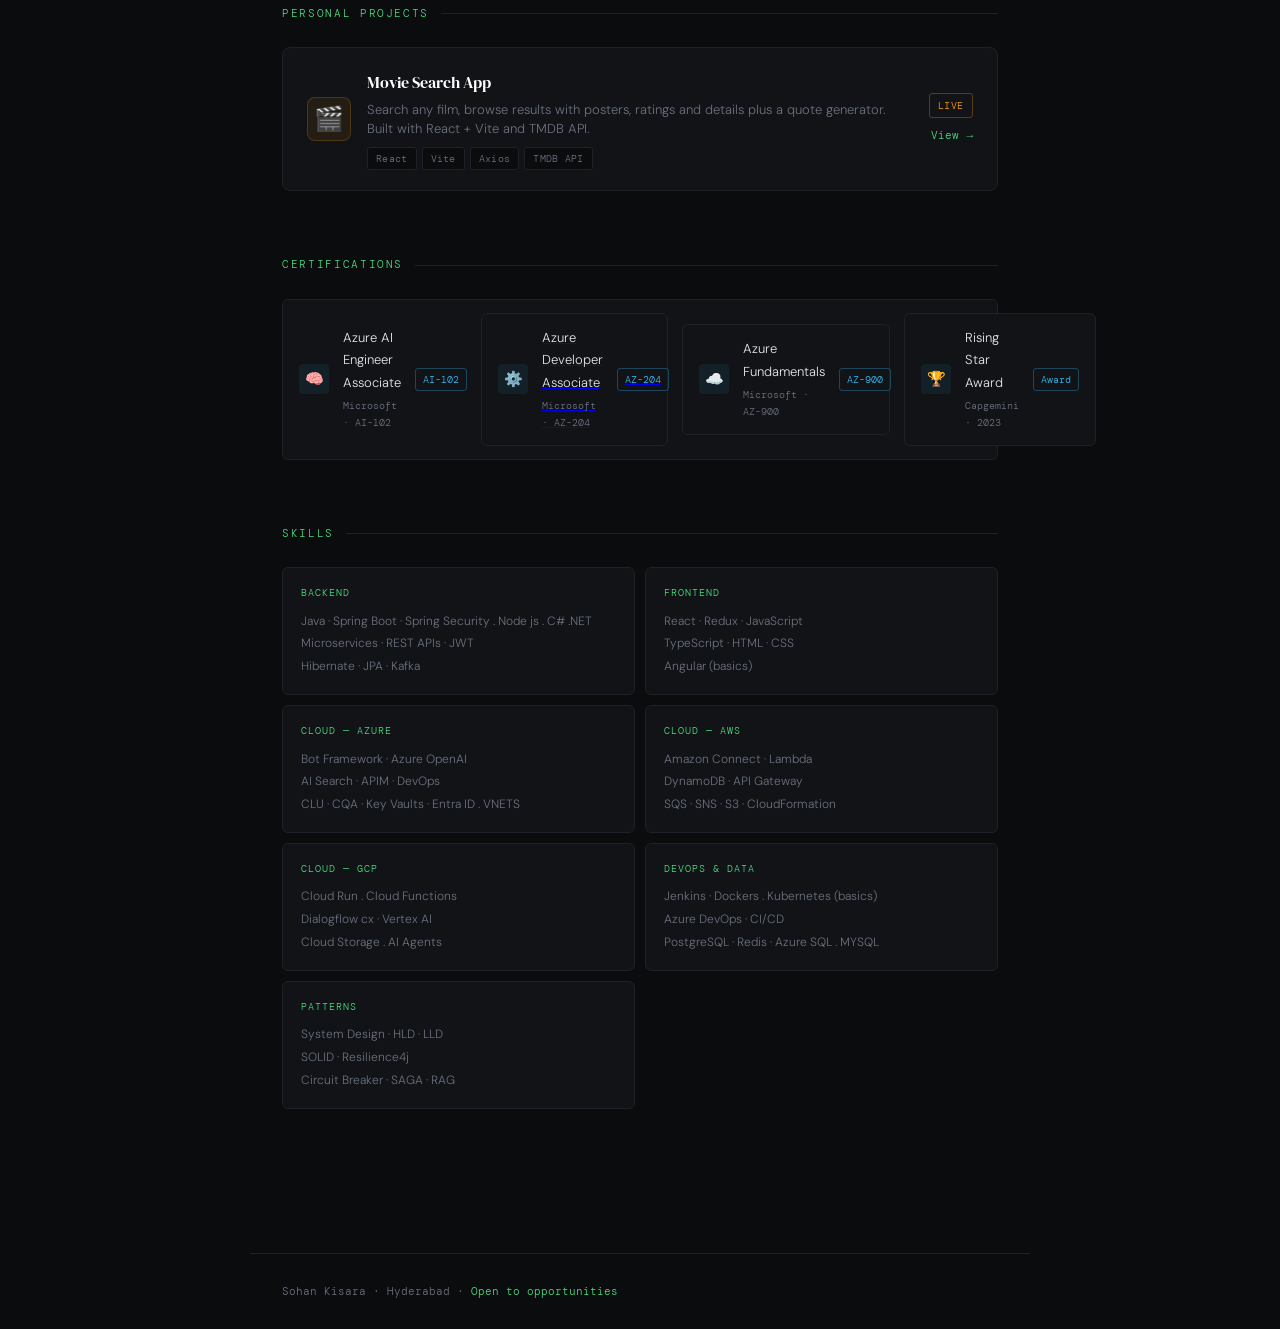
==== commit 21166693: "Update content and skills in index.html" ====
--- a/index.html
+++ b/index.html
@@ -362,7 +362,7 @@
         <p class="hero-tagline">Java Full Stack · Azure · AWS · AI Systems</p>
         <h1>Sohan <em>Kisara</em></h1>
         <p>
-          I build enterprise-grade AI systems at scale chatbots across 30+ global markets,
+          I build enterprise-grade AI systems at scale chatbots & RAG across 30+ global markets,
           IVR platforms handling 3,000+ calls/day, and contact platforms serving 800+ websites.
           Consultant at Capgemini, Hyderabad.
         </p>
@@ -408,8 +408,8 @@
             <div class="org">Capgemini · Hyderabad, India · Unilever Account</div>
             <p>
               Java Full Stack Developer on the Unilever global account. End-to-end ownership of three
-              production systems serving millions of users across 30+ countries. Mentored junior developers,
-              built CI/CD pipelines from scratch, and led independent country-level deployments (e.g. Vietnam IVR).
+              production systems serving millions of users across 30+ countries 800+ websites. Mentored junior developers,
+              built CI/CD pipelines from scratch, and led independent market deployments.
             </p>
           </div>
         </div>
@@ -426,7 +426,7 @@
             <h3>Azure AI Chatbot Ecosystem</h3>
             <div class="project-stats">30+ markets<br/>WhatsApp · Web · Facebook</div>
           </div>
-          <p>Multi-channel conversational AI platform serving global markets via WhatsApp, Web, and Facebook through Sprinklr. Built on Azure Bot Framework with CLU/CQA intent recognition, RAG via Azure AI Search + Azure OpenAI, and Salesforce Live Agent escalation.</p>
+          <p>Multi-channel conversational AI platform serving global markets integrating WhatsApp, Web, and Facebook through Sprinklr & salesforce. Built on Azure Bot Framework with CLU/CQA intent recognition, RAG via Azure AI Search + Azure OpenAI, and Salesforce Live Agent escalation.</p>
           <div class="tags">
             <span class="tag">Azure Bot Framework</span><span class="tag">CLU / CQA</span><span class="tag">Azure OpenAI</span><span class="tag">Azure AI Search</span><span class="tag">App Service</span><span class="tag">SQL Database</span><span class="tag">Azure DevOps</span><span class="tag">Sprinklr</span><span class="tag">Salesforce</span><span class="tag">Spring Boot</span>
           </div>
@@ -437,9 +437,9 @@
             <h3>Amazon Connect IVR Platform</h3>
             <div class="project-stats">3,000+ calls/day<br/>7 Global Markets</div>
           </div>
-          <p>Serverless IVR system handling 3,000+ daily calls across 7 countries. Architected with AWS Lambda for real-time REST communication, DynamoDB for session state, and API Gateway for integration with backend services. Independently delivered the Vietnam country flow end-to-end.</p>
+          <p>Serverless IVR system handling 3,000+ daily calls across 7 countries. Architected with AWS Lambda for real-time REST communication, DynamoDB for session state, and API Gateway for integration with Salesforce service cloud voice. Independently delivered the Vietnam country flow end-to-end.</p>
           <div class="tags">
-            <span class="tag">Amazon Connect</span><span class="tag">AWS Lambda</span><span class="tag">Lex</span><span class="tag">CloudFormation</span><span class="tag">AWS S3</span><span class="tag">DynamoDB</span><span class="tag">API Gateway</span><span class="tag">Java</span><span class="tag">Spring Boot</span>
+            <span class="tag">Amazon Connect</span><span class="tag">AWS Lambda</span><span class="tag">Lex</span><span class="tag">CloudFormation</span><span class="tag">AWS S3</span><span class="tag">DynamoDB</span><span class="tag">API Gateway</span><span class="tag">Java</span><span class="tag">Spring Boot</span><span class="tag">Node js</span>
           </div>
         </div>
 
@@ -448,7 +448,7 @@
             <h3>ContactUs Platform</h3>
             <div class="project-stats">800+ websites<br/>50K+ daily submissions</div>
           </div>
-          <p>High-traffic contact platform embedded across 800+ Unilever websites globally, processing 50,000+ form submissions per day. React frontend migrated to functional components, Spring Boot backend, deployed via Azure DevOps CI/CD pipelines.</p>
+          <p>High-traffic contact platform embedded across 800+ Unilever websites globally, processing 50,000+ form submissions per day. React frontend migrated to functional components consuminng mulesoft apis and integrating with salesforce, Spring Boot backend, deployed via Azure DevOps CI/CD pipelines.</p>
           <div class="tags">
             <span class="tag">React</span><span class="tag">Spring Boot</span><span class="tag">Jenkins</span><span class="tag">PostgreSQL</span><span class="tag">Docker</span>
           </div>
@@ -493,12 +493,18 @@
           <div class="cert-icon">🧠</div>
           <div><div class="cert-name">Azure AI Engineer Associate</div><div class="cert-issuer">Microsoft · AI-102</div></div>
           <div class="cert-badge">AI-102</div>
-        </div>
-        <div class="cert-item">
+          <a 
+          class="cert-item"
+          href="https://learn.microsoft.com/en-us/users/kisarasohan-1653/credentials/94a81b15d760e7b9?ref=https%3A%2F%2Fwww.linkedin.com%2F"
+          target="_blank"
+          rel="noopener noreferrer">
           <div class="cert-icon">⚙️</div>
-          <div><div class="cert-name">Azure Developer Associate</div><div class="cert-issuer">Microsoft · AZ-204</div></div>
+          <div>
+            <div class="cert-name">Azure Developer Associate</div>
+            <div class="cert-issuer">Microsoft · AZ-204</div>
+          </div>
           <div class="cert-badge">AZ-204</div>
-        </div>
+        </a>
         <div class="cert-item">
           <div class="cert-icon">☁️</div>
           <div><div class="cert-name">Azure Fundamentals</div><div class="cert-issuer">Microsoft · AZ-900</div></div>
@@ -518,7 +524,7 @@
       <div class="skills-grid">
         <div class="skill-group">
           <div class="skill-group-label">Backend</div>
-          <div class="skill-list">Java · Spring Boot · Spring Security<br/>Microservices · REST APIs · JWT<br/>Hibernate · JPA · Kafka</div>
+          <div class="skill-list">Java · Spring Boot · Spring Security . Node js . C# .NET<br/>Microservices · REST APIs · JWT<br/>Hibernate · JPA · Kafka</div>
         </div>
         <div class="skill-group">
           <div class="skill-group-label">Frontend</div>
@@ -526,15 +532,19 @@
         </div>
         <div class="skill-group">
           <div class="skill-group-label">Cloud — Azure</div>
-          <div class="skill-list">Bot Framework · Azure OpenAI<br/>AI Search · APIM · DevOps<br/>CLU · CQA · Key Vaults · Entra ID</div>
+          <div class="skill-list">Bot Framework · Azure OpenAI<br/>AI Search · APIM · DevOps<br/>CLU · CQA · Key Vaults · Entra ID . VNETS</div>
         </div>
         <div class="skill-group">
           <div class="skill-group-label">Cloud — AWS</div>
           <div class="skill-list">Amazon Connect · Lambda<br/>DynamoDB · API Gateway<br/>SQS · SNS · S3 · CloudFormation</div>
         </div>
+         <div class="skill-group">
+          <div class="skill-group-label">Cloud — GCP</div>
+          <div class="skill-list">Cloud Run . Cloud Functions<br/>Dialogflow cx · Vertex AI<br/>Cloud Storage . AI Agents</div>
+        </div>
         <div class="skill-group">
           <div class="skill-group-label">DevOps & Data</div>
-          <div class="skill-list">Docker · Kubernetes · Jenkins<br/>Azure DevOps · CI/CD<br/>PostgreSQL · Redis · Azure SQL</div>
+          <div class="skill-list">Jenkins · Dockers . Kubernetes (basics)<br/>Azure DevOps · CI/CD<br/>PostgreSQL · Redis · Azure SQL . MYSQL</div>
         </div>
         <div class="skill-group">
           <div class="skill-group-label">Patterns</div>
@@ -547,7 +557,6 @@
 
   <footer>
     <div class="footer-note">Sohan Kisara · Hyderabad · <span>Open to opportunities</span></div>
-    <div class="footer-note">Pure HTML + CSS</div>
   </footer>
 
 </body>
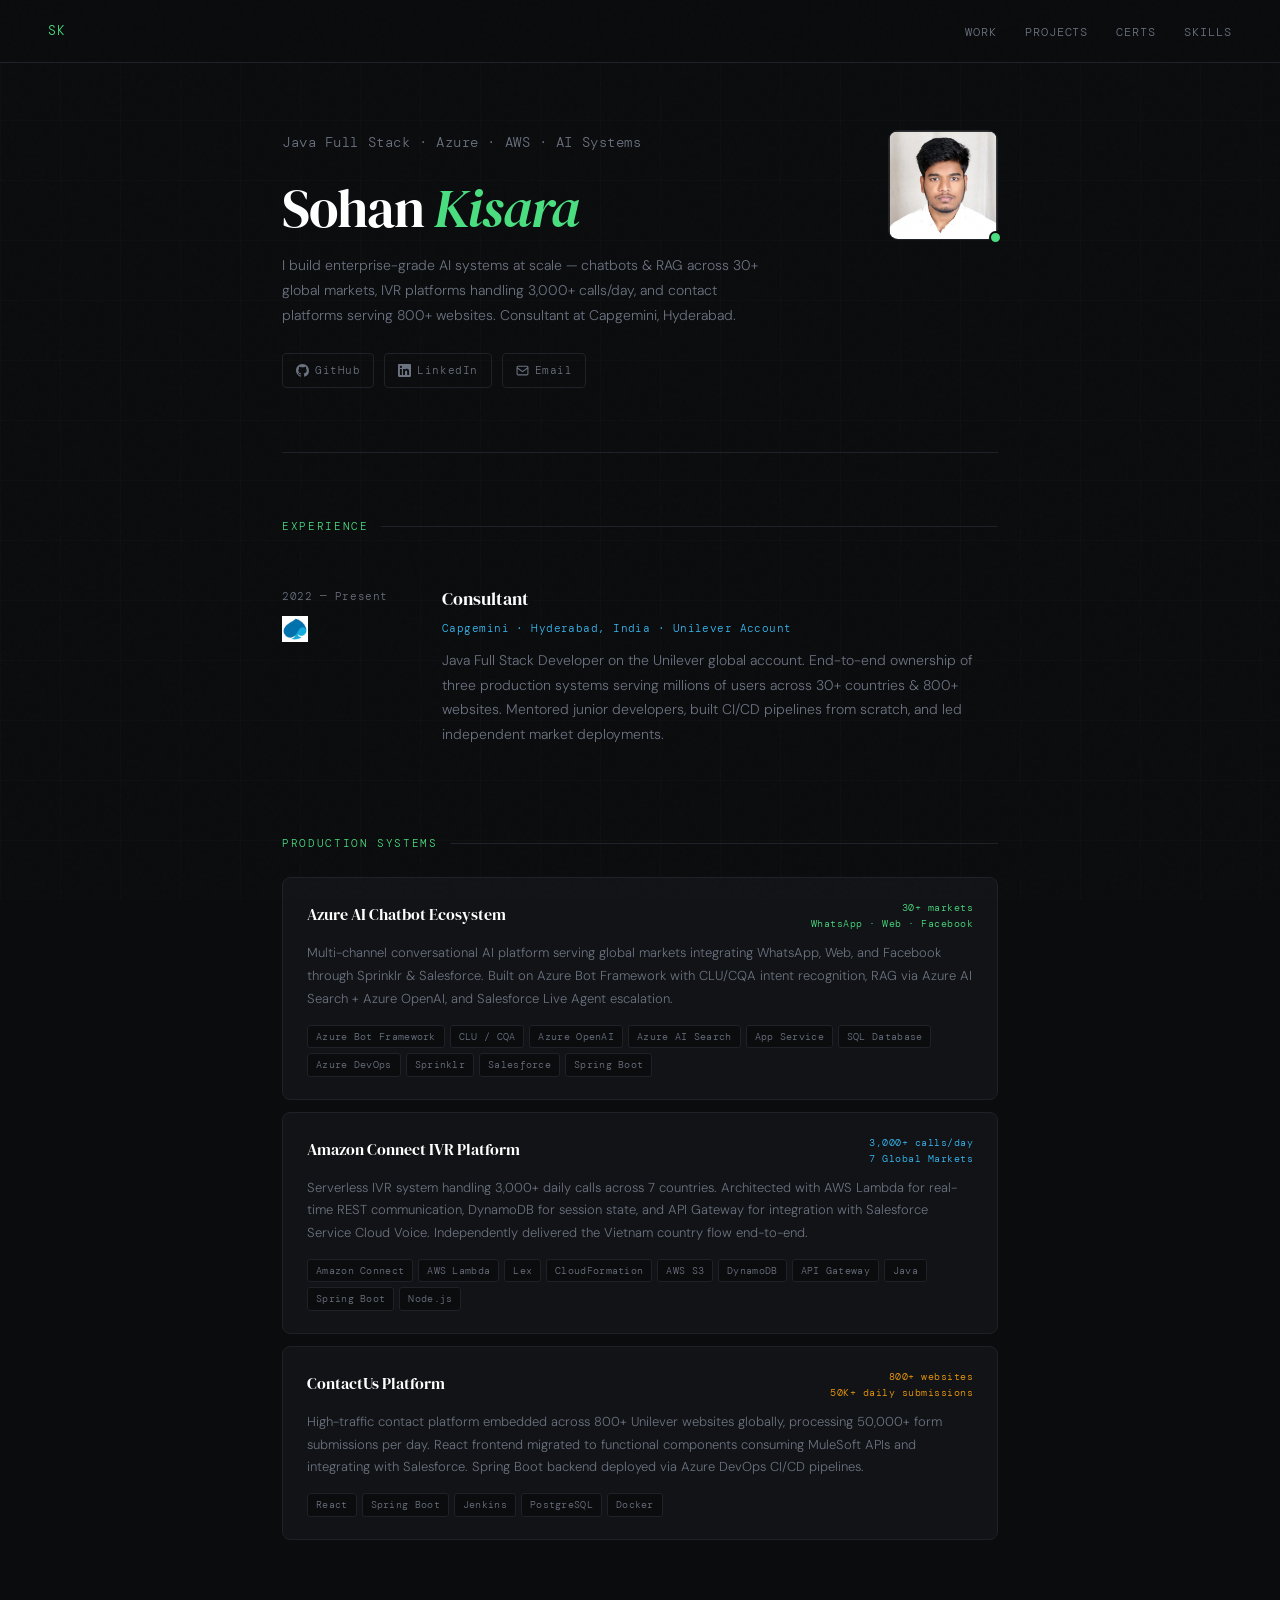
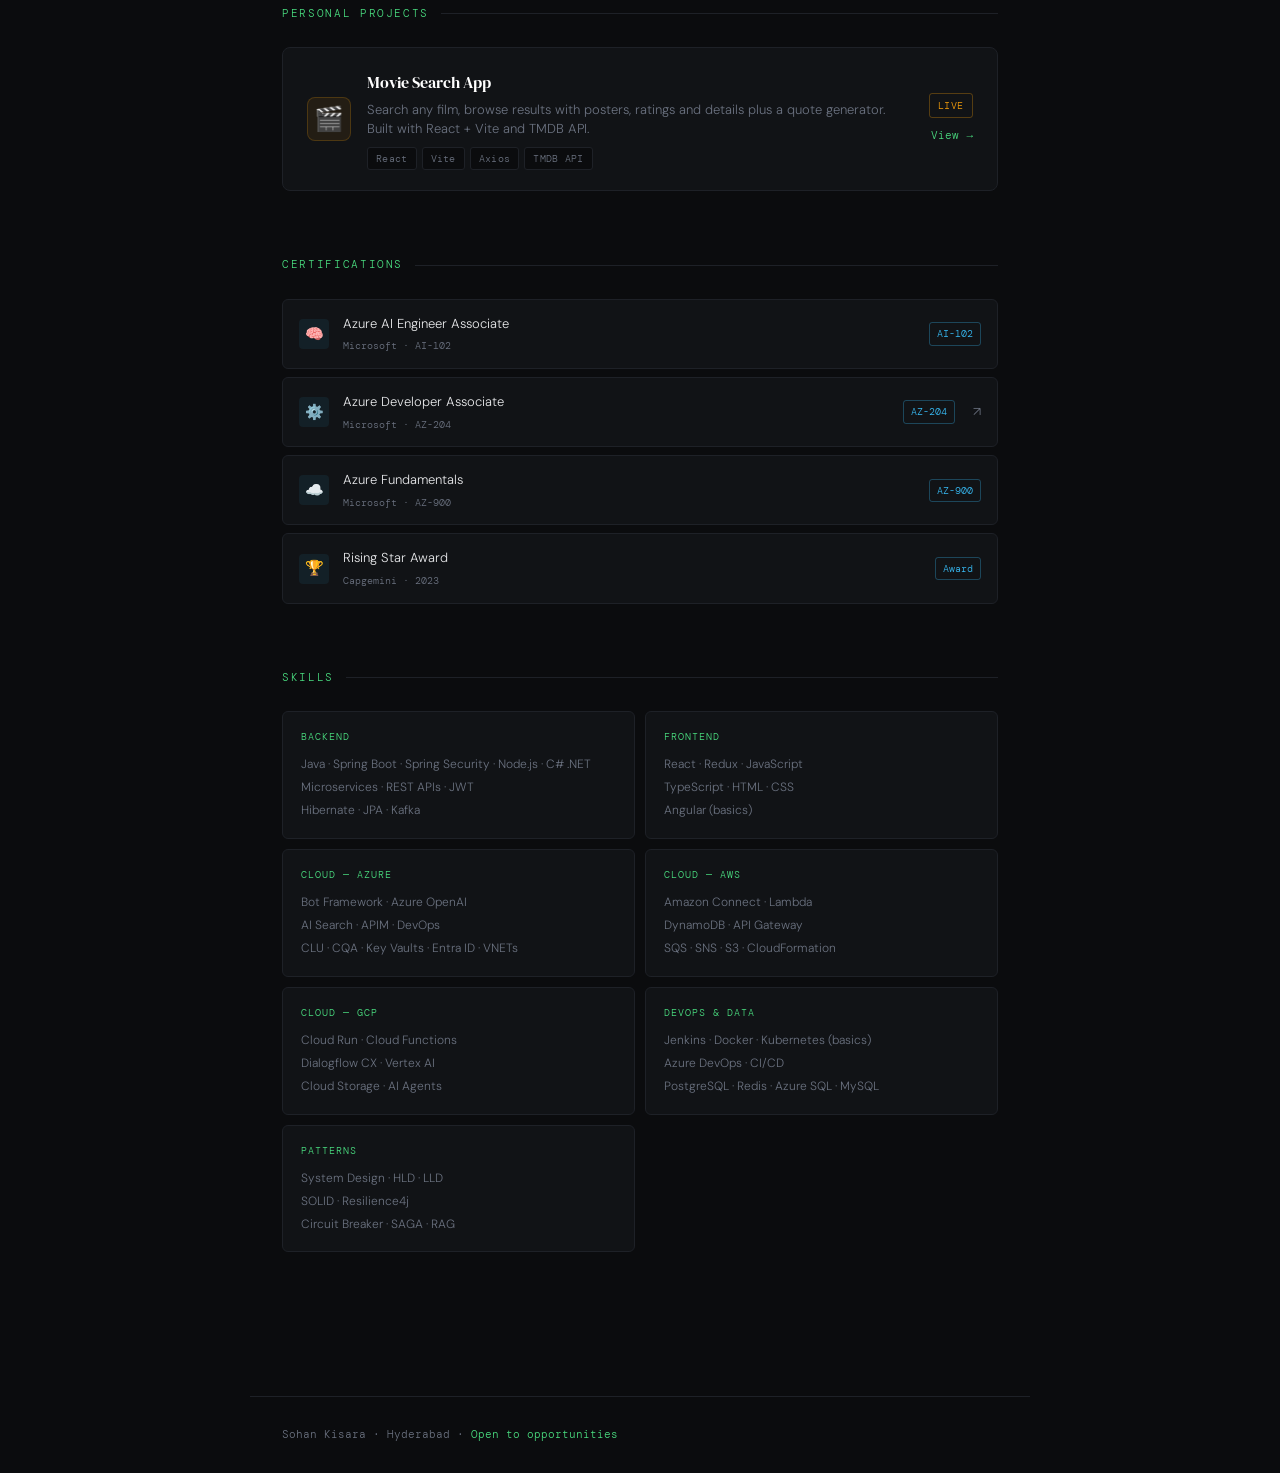
==== commit 3952210f: "Refactor index.html to use external CSS and improve text Removed inline CSS styles and linked to an " ====
--- a/index.html
+++ b/index.html
@@ -6,341 +6,7 @@
   <title>Sohan Kisara — Java Full Stack Developer</title>
   <link rel="preconnect" href="https://fonts.googleapis.com" />
   <link href="https://fonts.googleapis.com/css2?family=DM+Serif+Display:ital@0;1&family=DM+Mono:wght@300;400;500&family=DM+Sans:wght@300;400;500&display=swap" rel="stylesheet" />
-  <style>
-    :root {
-      --bg: #0b0c0e;
-      --surface: #111316;
-      --border: #1e2127;
-      --text: #e8e9eb;
-      --muted: #6b7280;
-      --accent: #4ade80;
-      --accent2: #38bdf8;
-      --accent3: #f59e0b;
-      --serif: 'DM Serif Display', Georgia, serif;
-      --mono: 'DM Mono', monospace;
-      --sans: 'DM Sans', sans-serif;
-    }
-
-    *, *::before, *::after { box-sizing: border-box; margin: 0; padding: 0; }
-    html { scroll-behavior: smooth; }
-
-    body {
-      background: var(--bg);
-      color: var(--text);
-      font-family: var(--sans);
-      font-size: 15px;
-      line-height: 1.75;
-      font-weight: 300;
-      overflow-x: hidden;
-    }
-
-    body::before {
-      content: '';
-      position: fixed;
-      inset: 0;
-      background-image: url("data:image/svg+xml,%3Csvg viewBox='0 0 256 256' xmlns='http://www.w3.org/2000/svg'%3E%3Cfilter id='noise'%3E%3CfeTurbulence type='fractalNoise' baseFrequency='0.9' numOctaves='4' stitchTiles='stitch'/%3E%3C/filter%3E%3Crect width='100%25' height='100%25' filter='url(%23noise)' opacity='0.04'/%3E%3C/svg%3E");
-      pointer-events: none;
-      z-index: 9999;
-      opacity: 0.4;
-    }
-
-    body::after {
-      content: '';
-      position: fixed;
-      inset: 0;
-      background-image:
-        linear-gradient(rgba(255,255,255,0.015) 1px, transparent 1px),
-        linear-gradient(90deg, rgba(255,255,255,0.015) 1px, transparent 1px);
-      background-size: 60px 60px;
-      pointer-events: none;
-      z-index: 0;
-    }
-
-    /* NAV */
-    nav {
-      position: fixed;
-      top: 0; left: 0; right: 0;
-      z-index: 100;
-      display: flex;
-      justify-content: space-between;
-      align-items: center;
-      padding: 18px 48px;
-      background: rgba(11,12,14,0.9);
-      backdrop-filter: blur(12px);
-      border-bottom: 1px solid var(--border);
-    }
-
-    .nav-logo { font-family: var(--mono); font-size: 13px; color: var(--accent); letter-spacing: 0.05em; text-decoration: none; }
-    .nav-links { display: flex; gap: 28px; list-style: none; }
-    .nav-links a { font-family: var(--mono); font-size: 12px; color: var(--muted); text-decoration: none; letter-spacing: 0.08em; text-transform: uppercase; transition: color 0.2s; }
-    .nav-links a:hover { color: var(--text); }
-
-    /* MAIN */
-    main { max-width: 780px; margin: 0 auto; padding: 130px 32px 80px; position: relative; z-index: 1; }
-
-    /* HERO */
-    .hero {
-      display: grid;
-      grid-template-columns: 1fr auto;
-      gap: 40px;
-      align-items: start;
-      padding-bottom: 64px;
-      border-bottom: 1px solid var(--border);
-      margin-bottom: 64px;
-      animation: fadeUp 0.8s ease both;
-    }
-
-    @keyframes fadeUp {
-      from { opacity: 0; transform: translateY(24px); }
-      to   { opacity: 1; transform: translateY(0); }
-    }
-
-    .hero-text h1 { font-family: var(--serif); font-size: clamp(2.2rem, 5vw, 3.4rem); font-weight: 400; line-height: 1.1; letter-spacing: -0.02em; margin-bottom: 14px; color: #fff; }
-    .hero-text h1 em { font-style: italic; color: var(--accent); }
-    .hero-tagline { font-family: var(--mono); font-size: 12px; color: var(--accent2); letter-spacing: 0.04em; margin-bottom: 18px; }
-    .hero-text p { color: var(--muted); max-width: 480px; font-size: 14px; line-height: 1.8; margin-bottom: 24px; }
-
-    .hero-links { display: flex; gap: 10px; flex-wrap: wrap; }
-    .hero-links a { display: inline-flex; align-items: center; gap: 6px; font-family: var(--mono); font-size: 11px; color: var(--muted); text-decoration: none; border: 1px solid var(--border); padding: 7px 13px; border-radius: 4px; transition: all 0.2s; letter-spacing: 0.05em; }
-    .hero-links a:hover { border-color: var(--accent); color: var(--accent); background: rgba(74,222,128,0.05); }
-
-    /* AVATAR */
-    .avatar-wrap { position: relative; width: 110px; flex-shrink: 0; }
-    .avatar { width: 110px; height: 110px; border-radius: 10px; border: 1px solid var(--border); overflow: hidden; background: var(--surface); }
-    .avatar img { width: 100%; height: 100%; object-fit: cover; object-position: center top; display: block; }
-    .status-dot { position: absolute; bottom: -4px; right: -4px; width: 13px; height: 13px; background: var(--accent); border-radius: 50%; border: 2px solid var(--bg); animation: pulse 2s infinite; }
-
-    @keyframes pulse {
-      0%, 100% { opacity: 1; transform: scale(1); }
-      50%       { opacity: 0.6; transform: scale(0.9); }
-    }
-
-    /* SECTION */
-    section { margin-bottom: 64px; animation: fadeUp 0.8s ease both; animation-delay: 0.15s; }
-    .section-label { font-family: var(--mono); font-size: 11px; color: var(--accent); letter-spacing: 0.15em; text-transform: uppercase; margin-bottom: 24px; display: flex; align-items: center; gap: 12px; }
-    .section-label::after { content: ''; flex: 1; height: 1px; background: var(--border); }
-
-    /* TIMELINE */
-    .timeline { display: flex; flex-direction: column; }
-
-    .timeline-item {
-      display: grid;
-      grid-template-columns: 140px 1fr;
-      gap: 20px;
-      padding: 24px 0;
-      border-bottom: 1px solid var(--border);
-    }
-
-    .timeline-item:last-child { border-bottom: none; }
-
-    .timeline-year {
-      font-family: var(--mono);
-      font-size: 11px;
-      color: var(--muted);
-      letter-spacing: 0.05em;
-      display: flex;
-      flex-direction: column;
-      gap: 10px;
-      padding-top: 3px;
-    }
-
-    .company-logo {
-      width: 64px;
-      height: 26px;
-      object-fit: contain;
-      object-position: left center;
-      transition: filter 0.2s;
-    }
-
-    .company-logo:hover { filter: brightness(0) invert(1); }
-
-    .timeline-content h3 { font-family: var(--serif); font-size: 1.1rem; font-weight: 400; color: #fff; margin-bottom: 4px; }
-    .timeline-content .org { font-family: var(--mono); font-size: 11px; color: var(--accent2); margin-bottom: 10px; letter-spacing: 0.04em; }
-    .timeline-content p { color: var(--muted); font-size: 14px; line-height: 1.75; }
-
-    /* PROJECTS */
-    .projects { display: flex; flex-direction: column; gap: 12px; }
-
-    .project-card { background: var(--surface); border: 1px solid var(--border); border-radius: 8px; padding: 22px 24px; position: relative; overflow: hidden; transition: border-color 0.25s, transform 0.25s; }
-    .project-card::before { content: ''; position: absolute; left: 0; top: 0; bottom: 0; width: 3px; background: var(--accent); opacity: 0; transition: opacity 0.25s; }
-    .project-card:hover { border-color: #2d3139; transform: translateX(4px); }
-    .project-card:hover::before { opacity: 1; }
-    .project-card:nth-child(2)::before { background: var(--accent2); }
-    .project-card:nth-child(3)::before { background: var(--accent3); }
-
-    .project-header { display: flex; justify-content: space-between; align-items: flex-start; gap: 12px; margin-bottom: 10px; }
-    .project-header h3 { font-family: var(--serif); font-size: 1rem; font-weight: 400; color: #fff; }
-    .project-stats { font-family: var(--mono); font-size: 10px; color: var(--accent); letter-spacing: 0.05em; text-align: right; line-height: 1.6; flex-shrink: 0; }
-    .project-card:nth-child(2) .project-stats { color: var(--accent2); }
-    .project-card:nth-child(3) .project-stats { color: var(--accent3); }
-    .project-card p { color: var(--muted); font-size: 13px; line-height: 1.75; margin-bottom: 14px; }
-
-    .tags { display: flex; flex-wrap: wrap; gap: 5px; }
-    .tag { font-family: var(--mono); font-size: 10px; color: var(--muted); background: var(--bg); border: 1px solid var(--border); padding: 2px 8px; border-radius: 3px; letter-spacing: 0.03em; }
-
-    /* PERSONAL PROJECTS */
-    .personal-projects { display: flex; flex-direction: column; gap: 12px; }
-
-    .personal-card {
-      background: var(--surface);
-      border: 1px solid var(--border);
-      border-radius: 8px;
-      padding: 20px 24px;
-      display: flex;
-      justify-content: space-between;
-      align-items: center;
-      gap: 16px;
-      text-decoration: none;
-      transition: border-color 0.25s, transform 0.25s;
-      position: relative;
-      overflow: hidden;
-    }
-
-    .personal-card::before { content: ''; position: absolute; left: 0; top: 0; bottom: 0; width: 3px; background: var(--accent3); opacity: 0; transition: opacity 0.25s; }
-    .personal-card:hover { border-color: #2d3139; transform: translateX(4px); }
-    .personal-card:hover::before { opacity: 1; }
-
-    .personal-card-left { display: flex; align-items: center; gap: 16px; }
-
-    .personal-card-emoji {
-      font-size: 1.5rem;
-      flex-shrink: 0;
-      width: 44px;
-      height: 44px;
-      background: rgba(245,158,11,0.08);
-      border: 1px solid rgba(245,158,11,0.2);
-      border-radius: 8px;
-      display: flex;
-      align-items: center;
-      justify-content: center;
-    }
-
-    .personal-card-info h3 { font-family: var(--serif); font-size: 1rem; font-weight: 400; color: #fff; margin-bottom: 4px; }
-    .personal-card-info p { font-size: 13px; color: var(--muted); line-height: 1.5; margin: 0 0 8px; }
-
-    .personal-card-right { display: flex; flex-direction: column; align-items: flex-end; gap: 8px; flex-shrink: 0; }
-
-    .live-badge { font-family: var(--mono); font-size: 10px; color: var(--accent3); border: 1px solid rgba(245,158,11,0.3); padding: 3px 8px; border-radius: 3px; letter-spacing: 0.06em; white-space: nowrap; }
-    .demo-link { font-family: var(--mono); font-size: 11px; color: var(--accent); white-space: nowrap; }
-
-    /* CERTS */
-    .certs { display: flex; flex-direction: column; gap: 8px; }
-    .cert-item { display: flex; align-items: center; gap: 14px; padding: 13px 16px; border: 1px solid var(--border); border-radius: 6px; background: var(--surface); transition: border-color 0.2s; }
-    .cert-item:hover { border-color: #2d3139; }
-    .cert-icon { width: 30px; height: 30px; background: rgba(56,189,248,0.08); border-radius: 4px; display: flex; align-items: center; justify-content: center; font-size: 15px; flex-shrink: 0; }
-    .cert-name { font-size: 13px; color: var(--text); }
-    .cert-issuer { font-family: var(--mono); font-size: 10px; color: var(--muted); margin-top: 2px; }
-    .cert-badge { margin-left: auto; font-family: var(--mono); font-size: 10px; color: var(--accent2); border: 1px solid rgba(56,189,248,0.3); padding: 2px 7px; border-radius: 3px; flex-shrink: 0; }
-
-    /* SKILLS */
-    .skills-grid { display: grid; grid-template-columns: repeat(2, 1fr); gap: 10px; }
-    .skill-group { background: var(--surface); border: 1px solid var(--border); border-radius: 6px; padding: 16px 18px; }
-    .skill-group-label { font-family: var(--mono); font-size: 10px; color: var(--accent); letter-spacing: 0.1em; text-transform: uppercase; margin-bottom: 8px; }
-    .skill-list { font-size: 12px; color: var(--muted); line-height: 1.9; }
-
-    /* FOOTER */
-    footer { border-top: 1px solid var(--border); padding: 28px 32px; display: flex; justify-content: space-between; align-items: center; position: relative; z-index: 1; max-width: 780px; margin: 0 auto; }
-    .footer-note { font-family: var(--mono); font-size: 11px; color: var(--muted); }
-    .footer-note span { color: var(--accent); }
-
-    ::-webkit-scrollbar { width: 4px; }
-    ::-webkit-scrollbar-track { background: var(--bg); }
-    ::-webkit-scrollbar-thumb { background: var(--border); border-radius: 2px; }
-
-    /* ══════════════════════════════════
-       MOBILE — max 640px
-    ══════════════════════════════════ */
-    @media (max-width: 640px) {
-
-      nav { padding: 13px 18px; }
-      .nav-links { gap: 14px; }
-      .nav-links a { font-size: 10px; }
-
-      main { padding: 80px 16px 60px; }
-
-      /* Hero stacks: photo top, text below */
-      .hero {
-        grid-template-columns: 1fr;
-        gap: 0;
-        padding-bottom: 44px;
-        margin-bottom: 44px;
-      }
-
-      .avatar-wrap {
-        order: -1;          /* photo first on mobile */
-        width: 76px;
-        margin-bottom: 18px;
-      }
-
-      .avatar { width: 76px; height: 76px; }
-      .status-dot { width: 10px; height: 10px; bottom: -3px; right: -3px; }
-
-      .hero-text h1 { font-size: 1.9rem; }
-      .hero-tagline { font-size: 10px; }
-      .hero-text p { font-size: 13px; }
-      .hero-links a { font-size: 10px; padding: 6px 10px; }
-
-      /* Timeline — single column */
-      .timeline-item {
-        grid-template-columns: 1fr;
-        gap: 10px;
-        padding: 18px 0;
-      }
-
-      /* Year + logo side by side on mobile */
-      .timeline-year {
-        flex-direction: row;
-        align-items: center;
-        gap: 10px;
-      }
-
-      .company-logo { width: 52px; height: 20px; }
-
-      .timeline-content h3 { font-size: 1rem; }
-      .timeline-content p { font-size: 13px; }
-
-      /* Project cards */
-      .project-card { padding: 16px; }
-      .project-card:hover { transform: none; }
-      .project-header { flex-direction: column; gap: 4px; }
-      .project-stats { text-align: left; }
-
-      /* Personal project card */
-      .personal-card {
-        flex-direction: column;
-        align-items: flex-start;
-        gap: 14px;
-        padding: 16px;
-      }
-
-      .personal-card:hover { transform: none; }
-      .personal-card-left { width: 100%; }
-
-      .personal-card-right {
-        flex-direction: row;
-        align-items: center;
-        width: 100%;
-        justify-content: space-between;
-      }
-
-      /* Certs */
-      .cert-item { padding: 10px 12px; gap: 10px; }
-      .cert-name { font-size: 12px; }
-      .cert-badge { font-size: 9px; }
-
-      /* Skills */
-      .skills-grid { grid-template-columns: 1fr; }
-
-      /* Footer */
-      footer { flex-direction: column; gap: 6px; text-align: center; padding: 20px 16px; }
-    }
-
-    /* Very small phones */
-    @media (max-width: 360px) {
-      .nav-links { display: none; }
-      .hero-text h1 { font-size: 1.7rem; }
-    }
-  </style>
+  <link rel="stylesheet" href="styles.css" />
 </head>
 <body>
 
@@ -362,7 +28,7 @@
         <p class="hero-tagline">Java Full Stack · Azure · AWS · AI Systems</p>
         <h1>Sohan <em>Kisara</em></h1>
         <p>
-          I build enterprise-grade AI systems at scale chatbots & RAG across 30+ global markets,
+          I build enterprise-grade AI systems at scale — chatbots & RAG across 30+ global markets,
           IVR platforms handling 3,000+ calls/day, and contact platforms serving 800+ websites.
           Consultant at Capgemini, Hyderabad.
         </p>
@@ -397,18 +63,14 @@
         <div class="timeline-item">
           <div class="timeline-year">
             <span>2022 — Present</span>
-            <img
-              class="company-logo"
-              src="assets/image.png"
-              alt="Capgemini"
-            />
+            <img class="company-logo" src="assets/image.png" alt="Capgemini" />
           </div>
           <div class="timeline-content">
             <h3>Consultant</h3>
             <div class="org">Capgemini · Hyderabad, India · Unilever Account</div>
             <p>
               Java Full Stack Developer on the Unilever global account. End-to-end ownership of three
-              production systems serving millions of users across 30+ countries 800+ websites. Mentored junior developers,
+              production systems serving millions of users across 30+ countries & 800+ websites. Mentored junior developers,
               built CI/CD pipelines from scratch, and led independent market deployments.
             </p>
           </div>
@@ -426,7 +88,7 @@
             <h3>Azure AI Chatbot Ecosystem</h3>
             <div class="project-stats">30+ markets<br/>WhatsApp · Web · Facebook</div>
           </div>
-          <p>Multi-channel conversational AI platform serving global markets integrating WhatsApp, Web, and Facebook through Sprinklr & salesforce. Built on Azure Bot Framework with CLU/CQA intent recognition, RAG via Azure AI Search + Azure OpenAI, and Salesforce Live Agent escalation.</p>
+          <p>Multi-channel conversational AI platform serving global markets integrating WhatsApp, Web, and Facebook through Sprinklr & Salesforce. Built on Azure Bot Framework with CLU/CQA intent recognition, RAG via Azure AI Search + Azure OpenAI, and Salesforce Live Agent escalation.</p>
           <div class="tags">
             <span class="tag">Azure Bot Framework</span><span class="tag">CLU / CQA</span><span class="tag">Azure OpenAI</span><span class="tag">Azure AI Search</span><span class="tag">App Service</span><span class="tag">SQL Database</span><span class="tag">Azure DevOps</span><span class="tag">Sprinklr</span><span class="tag">Salesforce</span><span class="tag">Spring Boot</span>
           </div>
@@ -437,9 +99,9 @@
             <h3>Amazon Connect IVR Platform</h3>
             <div class="project-stats">3,000+ calls/day<br/>7 Global Markets</div>
           </div>
-          <p>Serverless IVR system handling 3,000+ daily calls across 7 countries. Architected with AWS Lambda for real-time REST communication, DynamoDB for session state, and API Gateway for integration with Salesforce service cloud voice. Independently delivered the Vietnam country flow end-to-end.</p>
+          <p>Serverless IVR system handling 3,000+ daily calls across 7 countries. Architected with AWS Lambda for real-time REST communication, DynamoDB for session state, and API Gateway for integration with Salesforce Service Cloud Voice. Independently delivered the Vietnam country flow end-to-end.</p>
           <div class="tags">
-            <span class="tag">Amazon Connect</span><span class="tag">AWS Lambda</span><span class="tag">Lex</span><span class="tag">CloudFormation</span><span class="tag">AWS S3</span><span class="tag">DynamoDB</span><span class="tag">API Gateway</span><span class="tag">Java</span><span class="tag">Spring Boot</span><span class="tag">Node js</span>
+            <span class="tag">Amazon Connect</span><span class="tag">AWS Lambda</span><span class="tag">Lex</span><span class="tag">CloudFormation</span><span class="tag">AWS S3</span><span class="tag">DynamoDB</span><span class="tag">API Gateway</span><span class="tag">Java</span><span class="tag">Spring Boot</span><span class="tag">Node.js</span>
           </div>
         </div>
 
@@ -448,7 +110,7 @@
             <h3>ContactUs Platform</h3>
             <div class="project-stats">800+ websites<br/>50K+ daily submissions</div>
           </div>
-          <p>High-traffic contact platform embedded across 800+ Unilever websites globally, processing 50,000+ form submissions per day. React frontend migrated to functional components consuminng mulesoft apis and integrating with salesforce, Spring Boot backend, deployed via Azure DevOps CI/CD pipelines.</p>
+          <p>High-traffic contact platform embedded across 800+ Unilever websites globally, processing 50,000+ form submissions per day. React frontend migrated to functional components consuming MuleSoft APIs and integrating with Salesforce. Spring Boot backend deployed via Azure DevOps CI/CD pipelines.</p>
           <div class="tags">
             <span class="tag">React</span><span class="tag">Spring Boot</span><span class="tag">Jenkins</span><span class="tag">PostgreSQL</span><span class="tag">Docker</span>
           </div>
@@ -461,7 +123,6 @@
     <section id="personal-projects">
       <div class="section-label">Personal Projects</div>
       <div class="personal-projects">
-
         <a class="personal-card" href="./Projects/Movies" target="_blank">
           <div class="personal-card-left">
             <div class="personal-card-emoji">🎬</div>
@@ -481,40 +142,63 @@
             <span class="demo-link">View →</span>
           </div>
         </a>
-
       </div>
     </section>
 
     <!-- CERTS -->
+    <!-- ✅ FIX: All cert items are now consistently <a> tags
+         cert-item         = base shared styles (layout, border, bg, hover)
+         cert-item--link   = modifier for clickable items (cursor, underline removal)
+         cert-item--static = modifier for non-clickable items
+    -->
     <section id="certs">
       <div class="section-label">Certifications</div>
       <div class="certs">
-        <div class="cert-item">
+
+        <!-- Static — no link -->
+        <div class="cert-item cert-item--static">
           <div class="cert-icon">🧠</div>
-          <div><div class="cert-name">Azure AI Engineer Associate</div><div class="cert-issuer">Microsoft · AI-102</div></div>
+          <div class="cert-details">
+            <div class="cert-name">Azure AI Engineer Associate</div>
+            <div class="cert-issuer">Microsoft · AI-102</div>
+          </div>
           <div class="cert-badge">AI-102</div>
-          <a 
-          class="cert-item"
-          href="https://learn.microsoft.com/en-us/users/kisarasohan-1653/credentials/94a81b15d760e7b9?ref=https%3A%2F%2Fwww.linkedin.com%2F"
-          target="_blank"
-          rel="noopener noreferrer">
+        </div>
+
+        <!-- Clickable — has credential link -->
+        <a class="cert-item cert-item--link"
+           href="https://learn.microsoft.com/en-us/users/kisarasohan-1653/credentials/94a81b15d760e7b9"
+           target="_blank"
+           rel="noopener noreferrer">
           <div class="cert-icon">⚙️</div>
-          <div>
+          <div class="cert-details">
             <div class="cert-name">Azure Developer Associate</div>
             <div class="cert-issuer">Microsoft · AZ-204</div>
           </div>
           <div class="cert-badge">AZ-204</div>
+          <span class="cert-link-arrow">↗</span>
         </a>
-        <div class="cert-item">
+
+        <!-- Static — no link -->
+        <div class="cert-item cert-item--static">
           <div class="cert-icon">☁️</div>
-          <div><div class="cert-name">Azure Fundamentals</div><div class="cert-issuer">Microsoft · AZ-900</div></div>
+          <div class="cert-details">
+            <div class="cert-name">Azure Fundamentals</div>
+            <div class="cert-issuer">Microsoft · AZ-900</div>
+          </div>
           <div class="cert-badge">AZ-900</div>
         </div>
-        <div class="cert-item">
+
+        <!-- Static — award -->
+        <div class="cert-item cert-item--static">
           <div class="cert-icon">🏆</div>
-          <div><div class="cert-name">Rising Star Award</div><div class="cert-issuer">Capgemini · 2023</div></div>
+          <div class="cert-details">
+            <div class="cert-name">Rising Star Award</div>
+            <div class="cert-issuer">Capgemini · 2023</div>
+          </div>
           <div class="cert-badge">Award</div>
         </div>
+
       </div>
     </section>
 
@@ -524,7 +208,7 @@
       <div class="skills-grid">
         <div class="skill-group">
           <div class="skill-group-label">Backend</div>
-          <div class="skill-list">Java · Spring Boot · Spring Security . Node js . C# .NET<br/>Microservices · REST APIs · JWT<br/>Hibernate · JPA · Kafka</div>
+          <div class="skill-list">Java · Spring Boot · Spring Security · Node.js · C# .NET<br/>Microservices · REST APIs · JWT<br/>Hibernate · JPA · Kafka</div>
         </div>
         <div class="skill-group">
           <div class="skill-group-label">Frontend</div>
@@ -532,19 +216,19 @@
         </div>
         <div class="skill-group">
           <div class="skill-group-label">Cloud — Azure</div>
-          <div class="skill-list">Bot Framework · Azure OpenAI<br/>AI Search · APIM · DevOps<br/>CLU · CQA · Key Vaults · Entra ID . VNETS</div>
+          <div class="skill-list">Bot Framework · Azure OpenAI<br/>AI Search · APIM · DevOps<br/>CLU · CQA · Key Vaults · Entra ID · VNETs</div>
         </div>
         <div class="skill-group">
           <div class="skill-group-label">Cloud — AWS</div>
           <div class="skill-list">Amazon Connect · Lambda<br/>DynamoDB · API Gateway<br/>SQS · SNS · S3 · CloudFormation</div>
         </div>
-         <div class="skill-group">
+        <div class="skill-group">
           <div class="skill-group-label">Cloud — GCP</div>
-          <div class="skill-list">Cloud Run . Cloud Functions<br/>Dialogflow cx · Vertex AI<br/>Cloud Storage . AI Agents</div>
+          <div class="skill-list">Cloud Run · Cloud Functions<br/>Dialogflow CX · Vertex AI<br/>Cloud Storage · AI Agents</div>
         </div>
         <div class="skill-group">
           <div class="skill-group-label">DevOps & Data</div>
-          <div class="skill-list">Jenkins · Dockers . Kubernetes (basics)<br/>Azure DevOps · CI/CD<br/>PostgreSQL · Redis · Azure SQL . MYSQL</div>
+          <div class="skill-list">Jenkins · Docker · Kubernetes (basics)<br/>Azure DevOps · CI/CD<br/>PostgreSQL · Redis · Azure SQL · MySQL</div>
         </div>
         <div class="skill-group">
           <div class="skill-group-label">Patterns</div>
--- a/styles.css
+++ b/styles.css
@@ -0,0 +1,606 @@
+/* ============================================
+   SOHAN KISARA — Portfolio Stylesheet
+   styles.css
+   ============================================ */
+
+/* ── TOKENS ─────────────────────────────────── */
+:root {
+  --bg:       #0b0c0e;
+  --surface:  #111316;
+  --border:   #1e2127;
+  --text:     #e8e9eb;
+  --muted:    #6b7280;
+  --accent:   #4ade80;
+  --accent2:  #38bdf8;
+  --accent3:  #f59e0b;
+  --serif:    'DM Serif Display', Georgia, serif;
+  --mono:     'DM Mono', monospace;
+  --sans:     'DM Sans', sans-serif;
+}
+
+/* ── RESET ───────────────────────────────────── */
+*, *::before, *::after { box-sizing: border-box; margin: 0; padding: 0; }
+html { scroll-behavior: smooth; }
+
+/* ── BASE ────────────────────────────────────── */
+body {
+  background:   var(--bg);
+  color:        var(--text);
+  font-family:  var(--sans);
+  font-size:    15px;
+  line-height:  1.75;
+  font-weight:  300;
+  overflow-x:   hidden;
+}
+
+/* noise overlay */
+body::before {
+  content: '';
+  position: fixed;
+  inset: 0;
+  background-image: url("data:image/svg+xml,%3Csvg viewBox='0 0 256 256' xmlns='http://www.w3.org/2000/svg'%3E%3Cfilter id='noise'%3E%3CfeTurbulence type='fractalNoise' baseFrequency='0.9' numOctaves='4' stitchTiles='stitch'/%3E%3C/filter%3E%3Crect width='100%25' height='100%25' filter='url(%23noise)' opacity='0.04'/%3E%3C/svg%3E");
+  pointer-events: none;
+  z-index: 9999;
+  opacity: 0.4;
+}
+
+/* grid overlay */
+body::after {
+  content: '';
+  position: fixed;
+  inset: 0;
+  background-image:
+    linear-gradient(rgba(255,255,255,0.015) 1px, transparent 1px),
+    linear-gradient(90deg, rgba(255,255,255,0.015) 1px, transparent 1px);
+  background-size: 60px 60px;
+  pointer-events: none;
+  z-index: 0;
+}
+
+/* ── NAV ─────────────────────────────────────── */
+nav {
+  position:        fixed;
+  top: 0; left: 0; right: 0;
+  z-index:         100;
+  display:         flex;
+  justify-content: space-between;
+  align-items:     center;
+  padding:         18px 48px;
+  background:      rgba(11,12,14,0.9);
+  backdrop-filter: blur(12px);
+  border-bottom:   1px solid var(--border);
+}
+
+.nav-logo {
+  font-family:     var(--mono);
+  font-size:       13px;
+  color:           var(--accent);
+  letter-spacing:  0.05em;
+  text-decoration: none;
+}
+
+.nav-links { display: flex; gap: 28px; list-style: none; }
+.nav-links a {
+  font-family:     var(--mono);
+  font-size:       12px;
+  color:           var(--muted);
+  text-decoration: none;
+  letter-spacing:  0.08em;
+  text-transform:  uppercase;
+  transition:      color 0.2s;
+}
+.nav-links a:hover { color: var(--text); }
+
+/* ── MAIN ────────────────────────────────────── */
+main {
+  max-width:  780px;
+  margin:     0 auto;
+  padding:    130px 32px 80px;
+  position:   relative;
+  z-index:    1;
+}
+
+/* ── HERO ────────────────────────────────────── */
+.hero {
+  display:               grid;
+  grid-template-columns: 1fr auto;
+  gap:                   40px;
+  align-items:           start;
+  padding-bottom:        64px;
+  border-bottom:         1px solid var(--border);
+  margin-bottom:         64px;
+  animation:             fadeUp 0.8s ease both;
+}
+
+@keyframes fadeUp {
+  from { opacity: 0; transform: translateY(24px); }
+  to   { opacity: 1; transform: translateY(0); }
+}
+
+.hero-text h1 {
+  font-family:    var(--serif);
+  font-size:      clamp(2.2rem, 5vw, 3.4rem);
+  font-weight:    400;
+  line-height:    1.1;
+  letter-spacing: -0.02em;
+  margin-bottom:  14px;
+  color:          #fff;
+}
+.hero-text h1 em { font-style: italic; color: var(--accent); }
+
+.hero-tagline {
+  font-family:    var(--mono);
+  font-size:      12px;
+  color:          var(--accent2);
+  letter-spacing: 0.04em;
+  margin-bottom:  18px;
+}
+
+.hero-text p {
+  color:         var(--muted);
+  max-width:     480px;
+  font-size:     14px;
+  line-height:   1.8;
+  margin-bottom: 24px;
+}
+
+.hero-links { display: flex; gap: 10px; flex-wrap: wrap; }
+.hero-links a {
+  display:         inline-flex;
+  align-items:     center;
+  gap:             6px;
+  font-family:     var(--mono);
+  font-size:       11px;
+  color:           var(--muted);
+  text-decoration: none;
+  border:          1px solid var(--border);
+  padding:         7px 13px;
+  border-radius:   4px;
+  transition:      all 0.2s;
+  letter-spacing:  0.05em;
+}
+.hero-links a:hover {
+  border-color: var(--accent);
+  color:        var(--accent);
+  background:   rgba(74,222,128,0.05);
+}
+
+/* ── AVATAR ──────────────────────────────────── */
+.avatar-wrap { position: relative; width: 110px; flex-shrink: 0; }
+
+.avatar {
+  width:         110px;
+  height:        110px;
+  border-radius: 10px;
+  border:        1px solid var(--border);
+  overflow:      hidden;
+  background:    var(--surface);
+}
+.avatar img {
+  width:           100%;
+  height:          100%;
+  object-fit:      cover;
+  object-position: center top;
+  display:         block;
+}
+
+.status-dot {
+  position:      absolute;
+  bottom:        -4px;
+  right:         -4px;
+  width:         13px;
+  height:        13px;
+  background:    var(--accent);
+  border-radius: 50%;
+  border:        2px solid var(--bg);
+  animation:     pulse 2s infinite;
+}
+
+@keyframes pulse {
+  0%, 100% { opacity: 1; transform: scale(1); }
+  50%       { opacity: 0.6; transform: scale(0.9); }
+}
+
+/* ── SECTION ─────────────────────────────────── */
+section {
+  margin-bottom:   64px;
+  animation:       fadeUp 0.8s ease both;
+  animation-delay: 0.15s;
+}
+
+.section-label {
+  font-family:    var(--mono);
+  font-size:      11px;
+  color:          var(--accent);
+  letter-spacing: 0.15em;
+  text-transform: uppercase;
+  margin-bottom:  24px;
+  display:        flex;
+  align-items:    center;
+  gap:            12px;
+}
+.section-label::after { content: ''; flex: 1; height: 1px; background: var(--border); }
+
+/* ── TIMELINE ────────────────────────────────── */
+.timeline { display: flex; flex-direction: column; }
+
+.timeline-item {
+  display:               grid;
+  grid-template-columns: 140px 1fr;
+  gap:                   20px;
+  padding:               24px 0;
+  border-bottom:         1px solid var(--border);
+}
+.timeline-item:last-child { border-bottom: none; }
+
+.timeline-year {
+  font-family:    var(--mono);
+  font-size:      11px;
+  color:          var(--muted);
+  letter-spacing: 0.05em;
+  display:        flex;
+  flex-direction: column;
+  gap:            10px;
+  padding-top:    3px;
+}
+
+.company-logo {
+  width:           64px;
+  height:          26px;
+  object-fit:      contain;
+  object-position: left center;
+  transition:      filter 0.2s;
+}
+.company-logo:hover { filter: brightness(0) invert(1); }
+
+.timeline-content h3 {
+  font-family:   var(--serif);
+  font-size:     1.1rem;
+  font-weight:   400;
+  color:         #fff;
+  margin-bottom: 4px;
+}
+.timeline-content .org {
+  font-family:   var(--mono);
+  font-size:     11px;
+  color:         var(--accent2);
+  margin-bottom: 10px;
+  letter-spacing: 0.04em;
+}
+.timeline-content p { color: var(--muted); font-size: 14px; line-height: 1.75; }
+
+/* ── PROJECTS ────────────────────────────────── */
+.projects { display: flex; flex-direction: column; gap: 12px; }
+
+.project-card {
+  background:    var(--surface);
+  border:        1px solid var(--border);
+  border-radius: 8px;
+  padding:       22px 24px;
+  position:      relative;
+  overflow:      hidden;
+  transition:    border-color 0.25s, transform 0.25s;
+}
+.project-card::before {
+  content:    '';
+  position:   absolute;
+  left:       0; top: 0; bottom: 0;
+  width:      3px;
+  background: var(--accent);
+  opacity:    0;
+  transition: opacity 0.25s;
+}
+.project-card:hover { border-color: #2d3139; transform: translateX(4px); }
+.project-card:hover::before { opacity: 1; }
+.project-card:nth-child(2)::before { background: var(--accent2); }
+.project-card:nth-child(3)::before { background: var(--accent3); }
+
+.project-header {
+  display:         flex;
+  justify-content: space-between;
+  align-items:     flex-start;
+  gap:             12px;
+  margin-bottom:   10px;
+}
+.project-header h3 { font-family: var(--serif); font-size: 1rem; font-weight: 400; color: #fff; }
+.project-stats {
+  font-family:    var(--mono);
+  font-size:      10px;
+  color:          var(--accent);
+  letter-spacing: 0.05em;
+  text-align:     right;
+  line-height:    1.6;
+  flex-shrink:    0;
+}
+.project-card:nth-child(2) .project-stats { color: var(--accent2); }
+.project-card:nth-child(3) .project-stats { color: var(--accent3); }
+.project-card p { color: var(--muted); font-size: 13px; line-height: 1.75; margin-bottom: 14px; }
+
+/* ── TAGS ────────────────────────────────────── */
+.tags  { display: flex; flex-wrap: wrap; gap: 5px; }
+.tag {
+  font-family:    var(--mono);
+  font-size:      10px;
+  color:          var(--muted);
+  background:     var(--bg);
+  border:         1px solid var(--border);
+  padding:        2px 8px;
+  border-radius:  3px;
+  letter-spacing: 0.03em;
+}
+
+/* ── PERSONAL PROJECTS ───────────────────────── */
+.personal-projects { display: flex; flex-direction: column; gap: 12px; }
+
+.personal-card {
+  background:      var(--surface);
+  border:          1px solid var(--border);
+  border-radius:   8px;
+  padding:         20px 24px;
+  display:         flex;
+  justify-content: space-between;
+  align-items:     center;
+  gap:             16px;
+  text-decoration: none;
+  transition:      border-color 0.25s, transform 0.25s;
+  position:        relative;
+  overflow:        hidden;
+}
+.personal-card::before {
+  content:    '';
+  position:   absolute;
+  left:       0; top: 0; bottom: 0;
+  width:      3px;
+  background: var(--accent3);
+  opacity:    0;
+  transition: opacity 0.25s;
+}
+.personal-card:hover { border-color: #2d3139; transform: translateX(4px); }
+.personal-card:hover::before { opacity: 1; }
+
+.personal-card-left { display: flex; align-items: center; gap: 16px; }
+
+.personal-card-emoji {
+  font-size:      1.5rem;
+  flex-shrink:    0;
+  width:          44px;
+  height:         44px;
+  background:     rgba(245,158,11,0.08);
+  border:         1px solid rgba(245,158,11,0.2);
+  border-radius:  8px;
+  display:        flex;
+  align-items:    center;
+  justify-content: center;
+}
+
+.personal-card-info h3 { font-family: var(--serif); font-size: 1rem; font-weight: 400; color: #fff; margin-bottom: 4px; }
+.personal-card-info p  { font-size: 13px; color: var(--muted); line-height: 1.5; margin: 0 0 8px; }
+
+.personal-card-right { display: flex; flex-direction: column; align-items: flex-end; gap: 8px; flex-shrink: 0; }
+
+.live-badge {
+  font-family:    var(--mono);
+  font-size:      10px;
+  color:          var(--accent3);
+  border:         1px solid rgba(245,158,11,0.3);
+  padding:        3px 8px;
+  border-radius:  3px;
+  letter-spacing: 0.06em;
+  white-space:    nowrap;
+}
+
+.demo-link { font-family: var(--mono); font-size: 11px; color: var(--accent); white-space: nowrap; }
+
+/* ══════════════════════════════════════════════
+   CERTIFICATIONS
+   ──────────────────────────────────────────────
+   BEM structure:
+   .certs               → container
+   .cert-item           → base block (layout + visual shell)
+   .cert-item--link     → modifier: clickable anchor variant
+   .cert-item--static   → modifier: non-clickable div variant
+   .cert-details        → text content wrapper
+   .cert-name           → primary cert title
+   .cert-issuer         → secondary meta line
+   .cert-badge          → pill badge (top-right)
+   .cert-link-arrow     → "↗" icon shown only on link items
+   ══════════════════════════════════════════════ */
+
+.certs { display: flex; flex-direction: column; gap: 8px; }
+
+/* Base shared styles — applied to both div and <a> variants */
+.cert-item {
+  display:        flex;
+  align-items:    center;
+  gap:            14px;
+  padding:        13px 16px;
+  border:         1px solid var(--border);
+  border-radius:  6px;
+  background:     var(--surface);
+  transition:     border-color 0.2s, background 0.2s;
+  text-decoration: none; /* safe to have on div too */
+  color:          inherit;
+}
+
+/* Link modifier — adds pointer + subtle hover lift */
+.cert-item--link {
+  cursor: pointer;
+}
+.cert-item--link:hover {
+  border-color: var(--accent2);
+  background:   rgba(56,189,248,0.04);
+}
+.cert-item--link:hover .cert-name {
+  color: var(--accent2);
+}
+
+/* Static modifier — no interaction */
+.cert-item--static {
+  cursor: default;
+}
+.cert-item--static:hover {
+  border-color: #2d3139; /* subtle, non-clickable feel */
+}
+
+/* Cert icon bubble */
+.cert-icon {
+  width:           30px;
+  height:          30px;
+  background:      rgba(56,189,248,0.08);
+  border-radius:   4px;
+  display:         flex;
+  align-items:     center;
+  justify-content: center;
+  font-size:       15px;
+  flex-shrink:     0;
+}
+
+/* Text block */
+.cert-details { display: flex; flex-direction: column; gap: 2px; flex: 1; min-width: 0; }
+
+.cert-name {
+  font-size:  13px;
+  color:      var(--text);
+  transition: color 0.2s;
+  white-space: nowrap;
+  overflow:   hidden;
+  text-overflow: ellipsis;
+}
+
+.cert-issuer {
+  font-family: var(--mono);
+  font-size:   10px;
+  color:       var(--muted);
+}
+
+/* Badge pill */
+.cert-badge {
+  margin-left:    auto;
+  font-family:    var(--mono);
+  font-size:      10px;
+  color:          var(--accent2);
+  border:         1px solid rgba(56,189,248,0.3);
+  padding:        2px 7px;
+  border-radius:  3px;
+  flex-shrink:    0;
+}
+
+/* Arrow icon — only visible on link items */
+.cert-link-arrow {
+  font-size:   13px;
+  color:       var(--muted);
+  flex-shrink: 0;
+  margin-left: 4px;
+  transition:  color 0.2s, transform 0.2s;
+}
+.cert-item--link:hover .cert-link-arrow {
+  color:     var(--accent2);
+  transform: translate(1px, -1px);
+}
+
+/* ── SKILLS ──────────────────────────────────── */
+.skills-grid { display: grid; grid-template-columns: repeat(2, 1fr); gap: 10px; }
+
+.skill-group {
+  background:    var(--surface);
+  border:        1px solid var(--border);
+  border-radius: 6px;
+  padding:       16px 18px;
+}
+
+.skill-group-label {
+  font-family:    var(--mono);
+  font-size:      10px;
+  color:          var(--accent);
+  letter-spacing: 0.1em;
+  text-transform: uppercase;
+  margin-bottom:  8px;
+}
+
+.skill-list { font-size: 12px; color: var(--muted); line-height: 1.9; }
+
+/* ── FOOTER ──────────────────────────────────── */
+footer {
+  border-top:      1px solid var(--border);
+  padding:         28px 32px;
+  display:         flex;
+  justify-content: space-between;
+  align-items:     center;
+  position:        relative;
+  z-index:         1;
+  max-width:       780px;
+  margin:          0 auto;
+}
+
+.footer-note { font-family: var(--mono); font-size: 11px; color: var(--muted); }
+.footer-note span { color: var(--accent); }
+
+/* ── SCROLLBAR ───────────────────────────────── */
+::-webkit-scrollbar       { width: 4px; }
+::-webkit-scrollbar-track { background: var(--bg); }
+::-webkit-scrollbar-thumb { background: var(--border); border-radius: 2px; }
+
+/* ══════════════════════════════════════════════
+   RESPONSIVE — max 640px
+   ══════════════════════════════════════════════ */
+@media (max-width: 640px) {
+
+  nav { padding: 13px 18px; }
+  .nav-links { gap: 14px; }
+  .nav-links a { font-size: 10px; }
+
+  main { padding: 80px 16px 60px; }
+
+  .hero {
+    grid-template-columns: 1fr;
+    gap:            0;
+    padding-bottom: 44px;
+    margin-bottom:  44px;
+  }
+
+  .avatar-wrap { order: -1; width: 76px; margin-bottom: 18px; }
+  .avatar      { width: 76px; height: 76px; }
+  .status-dot  { width: 10px; height: 10px; bottom: -3px; right: -3px; }
+
+  .hero-text h1  { font-size: 1.9rem; }
+  .hero-tagline  { font-size: 10px; }
+  .hero-text p   { font-size: 13px; }
+  .hero-links a  { font-size: 10px; padding: 6px 10px; }
+
+  .timeline-item {
+    grid-template-columns: 1fr;
+    gap:     10px;
+    padding: 18px 0;
+  }
+
+  .timeline-year { flex-direction: row; align-items: center; gap: 10px; }
+  .company-logo  { width: 52px; height: 20px; }
+
+  .timeline-content h3 { font-size: 1rem; }
+  .timeline-content p  { font-size: 13px; }
+
+  .project-card          { padding: 16px; }
+  .project-card:hover    { transform: none; }
+  .project-header        { flex-direction: column; gap: 4px; }
+  .project-stats         { text-align: left; }
+
+  .personal-card         { flex-direction: column; align-items: flex-start; gap: 14px; padding: 16px; }
+  .personal-card:hover   { transform: none; }
+  .personal-card-left    { width: 100%; }
+  .personal-card-right   { flex-direction: row; align-items: center; width: 100%; justify-content: space-between; }
+
+  .cert-item             { padding: 10px 12px; gap: 10px; }
+  .cert-name             { font-size: 12px; }
+  .cert-badge            { font-size: 9px; }
+  .cert-link-arrow       { display: none; } /* save space on mobile */
+
+  .skills-grid           { grid-template-columns: 1fr; }
+
+  footer { flex-direction: column; gap: 6px; text-align: center; padding: 20px 16px; }
+}
+
+/* Very small phones */
+@media (max-width: 360px) {
+  .nav-links    { display: none; }
+  .hero-text h1 { font-size: 1.7rem; }
+}
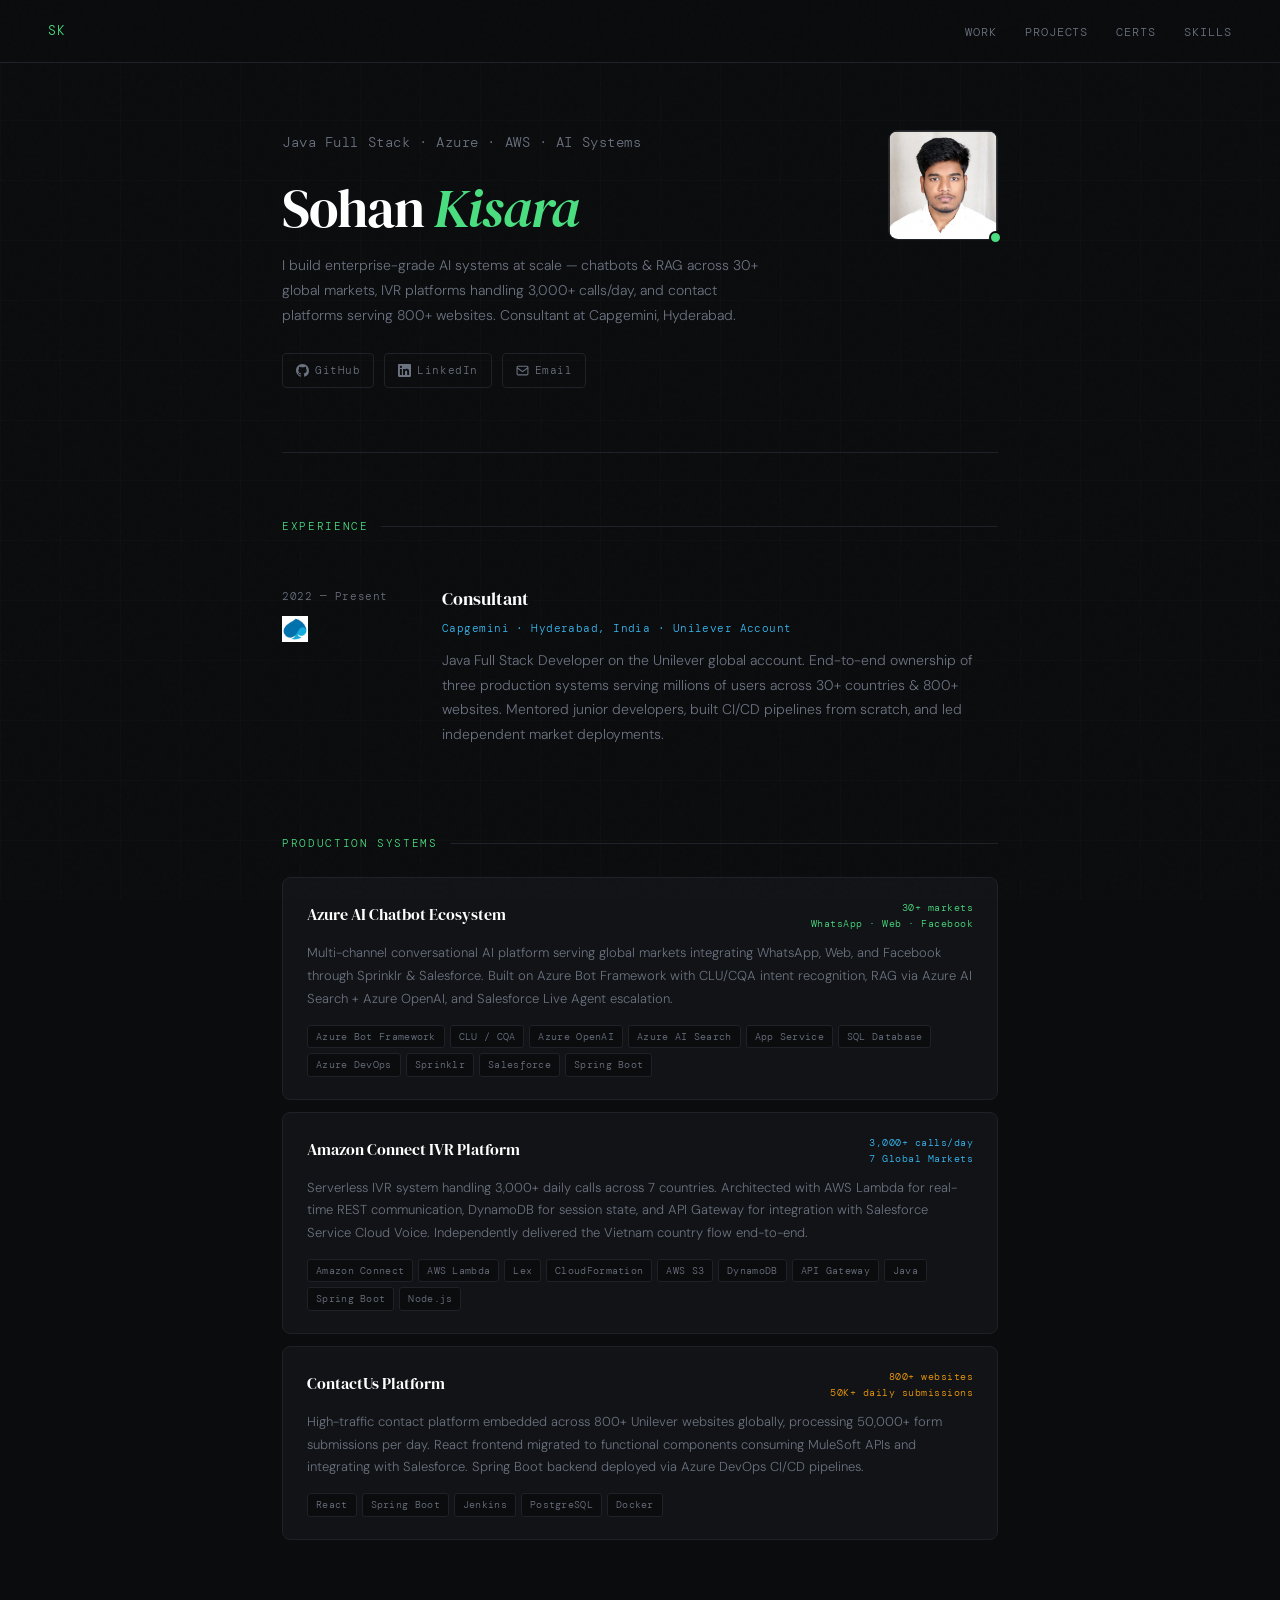
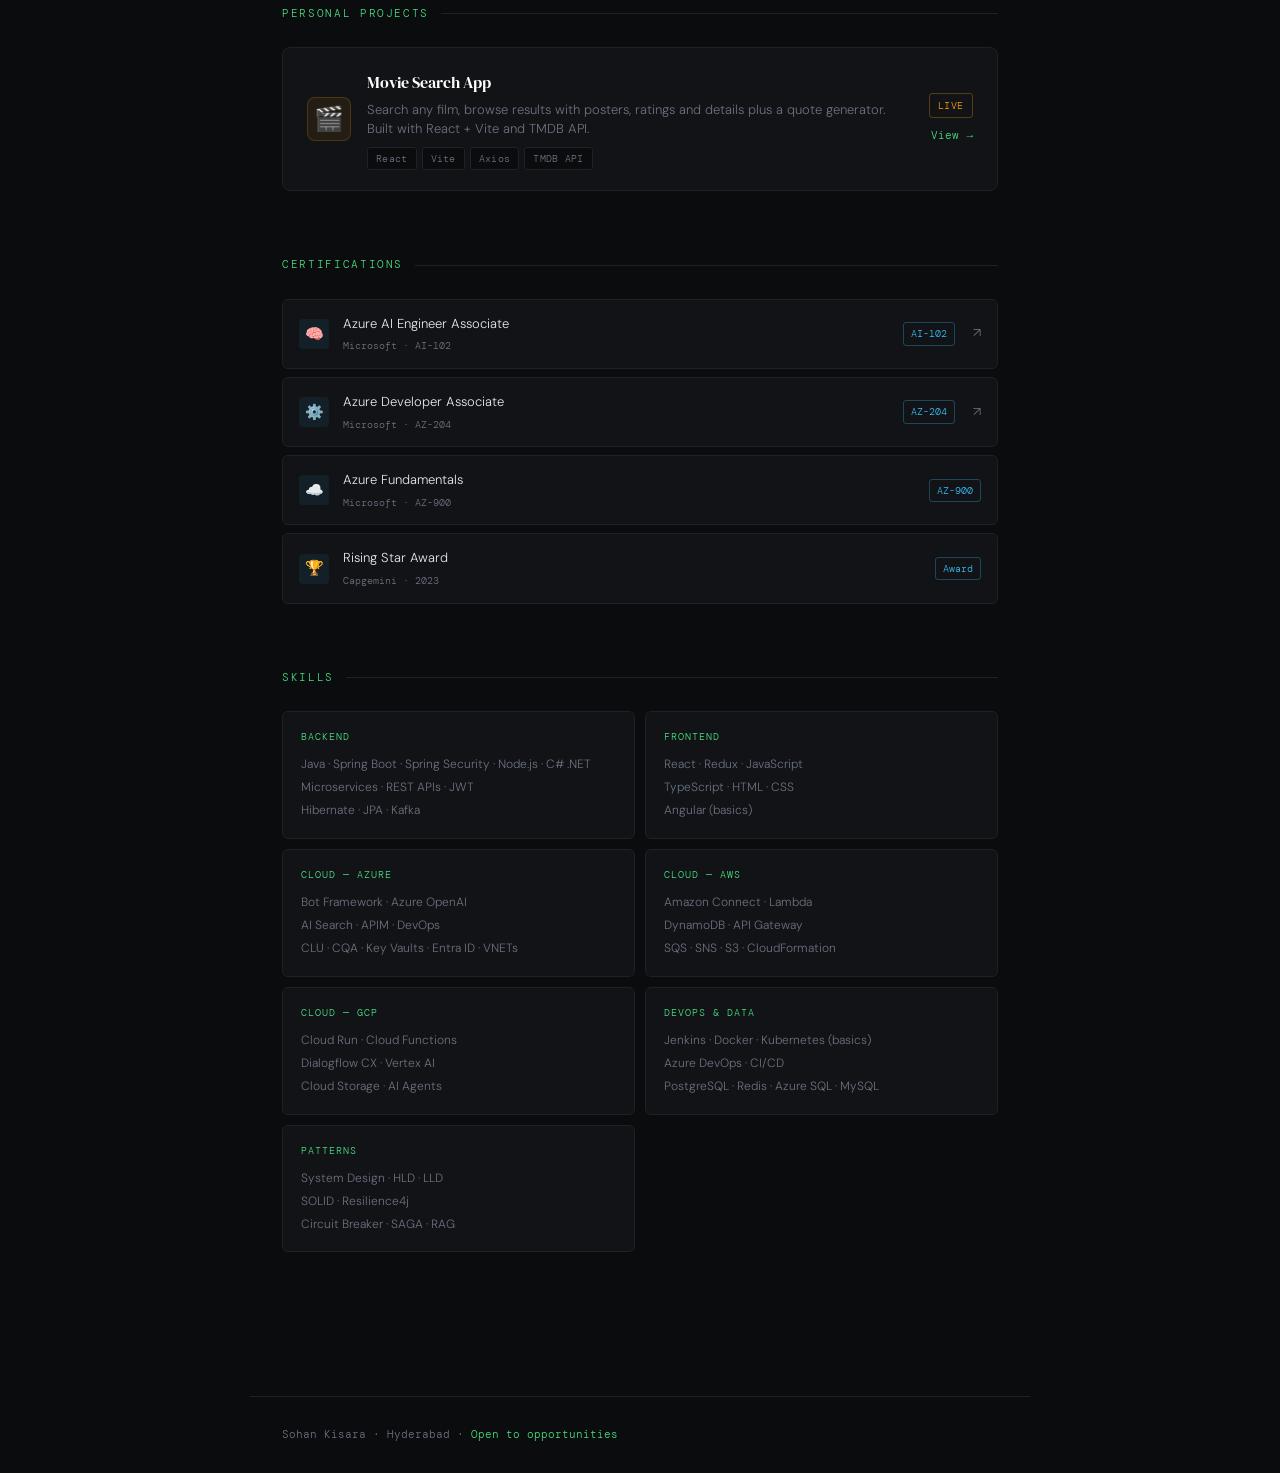
==== commit 80ccd02c: "Add clickable links for certifications Updated certification items to include clickable links for Az" ====
--- a/index.html
+++ b/index.html
@@ -155,17 +155,20 @@
       <div class="section-label">Certifications</div>
       <div class="certs">
 
-        <!-- Static — no link -->
-        <div class="cert-item cert-item--static">
+        
+       <a class="cert-item cert-item--link"
+           href="https://learn.microsoft.com/en-gb/users/kisarasohan-1653/credentials/aba0e9811b25038e"
+           target="_blank"
+           rel="noopener noreferrer">
           <div class="cert-icon">🧠</div>
           <div class="cert-details">
             <div class="cert-name">Azure AI Engineer Associate</div>
             <div class="cert-issuer">Microsoft · AI-102</div>
           </div>
           <div class="cert-badge">AI-102</div>
-        </div>
-
-        <!-- Clickable — has credential link -->
+          <span class="cert-link-arrow">↗</span>
+        </a>
+        
         <a class="cert-item cert-item--link"
            href="https://learn.microsoft.com/en-us/users/kisarasohan-1653/credentials/94a81b15d760e7b9"
            target="_blank"
@@ -179,7 +182,6 @@
           <span class="cert-link-arrow">↗</span>
         </a>
 
-        <!-- Static — no link -->
         <div class="cert-item cert-item--static">
           <div class="cert-icon">☁️</div>
           <div class="cert-details">
